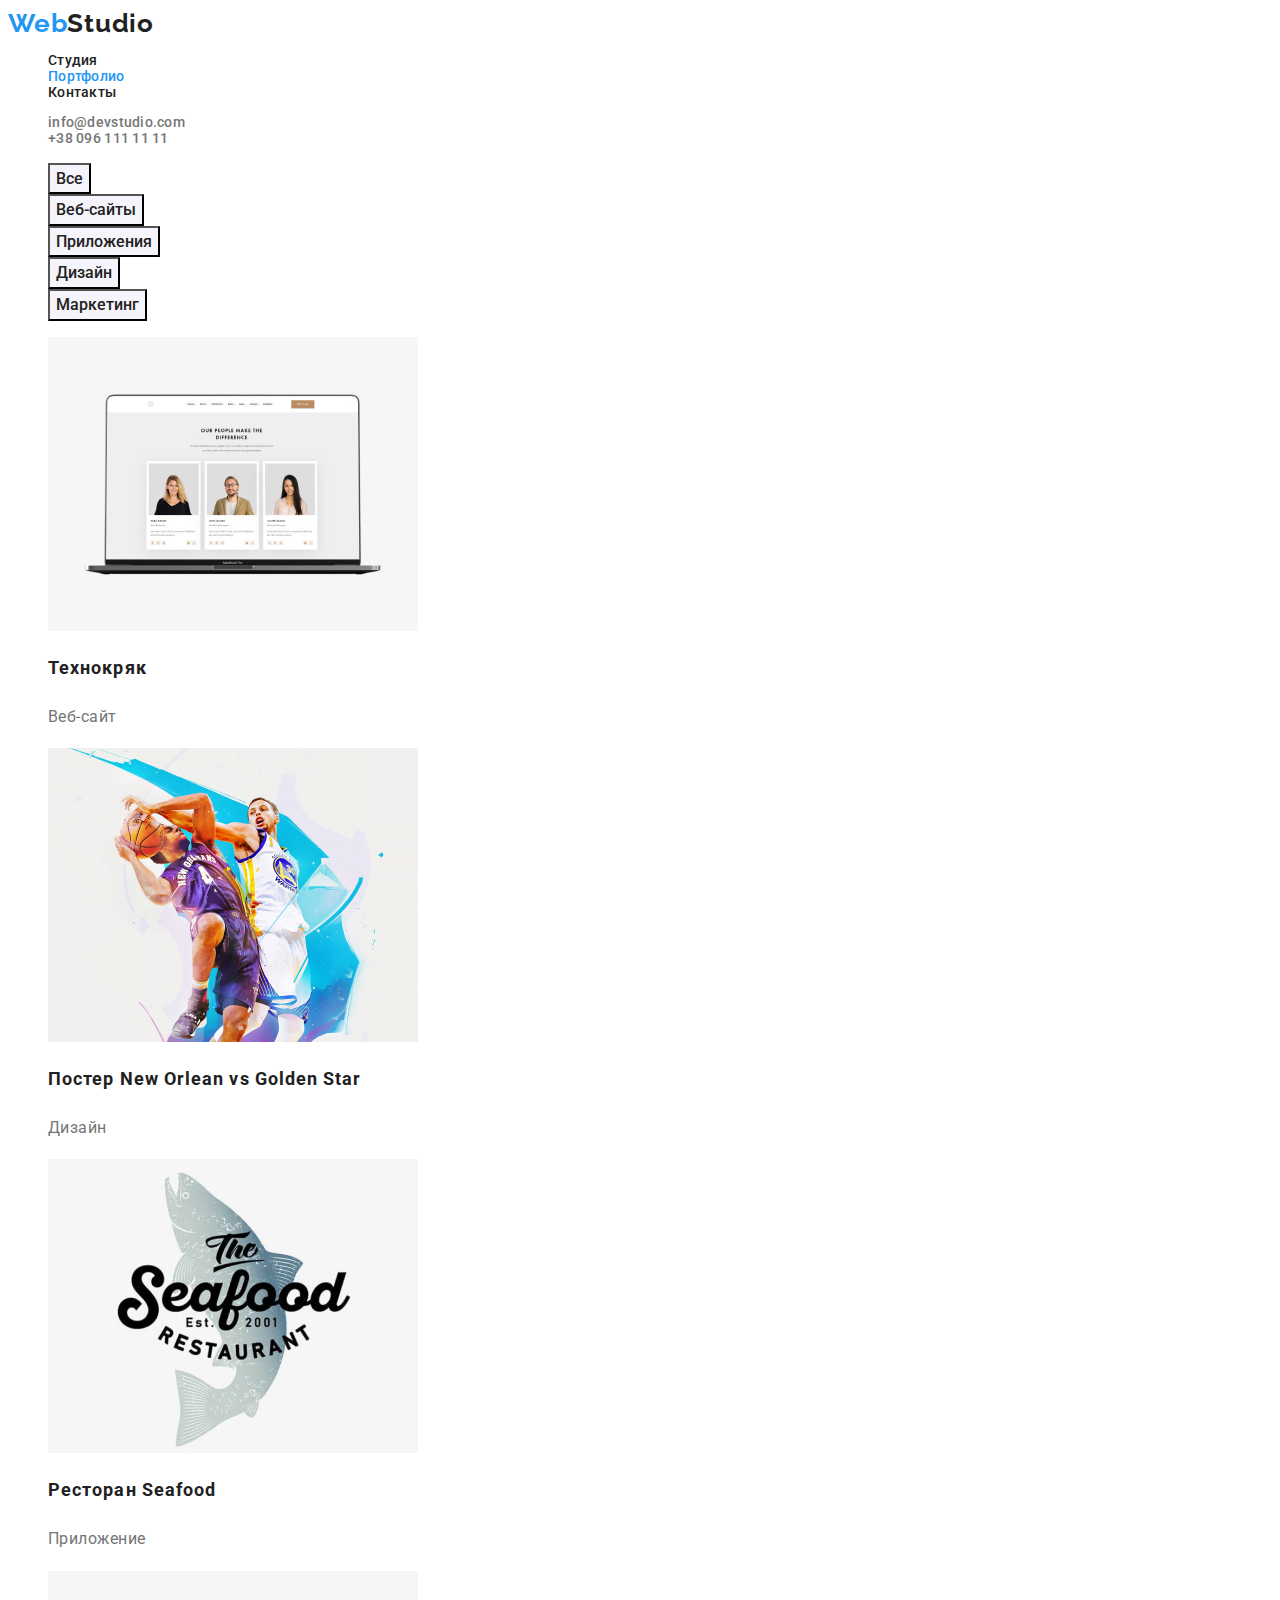
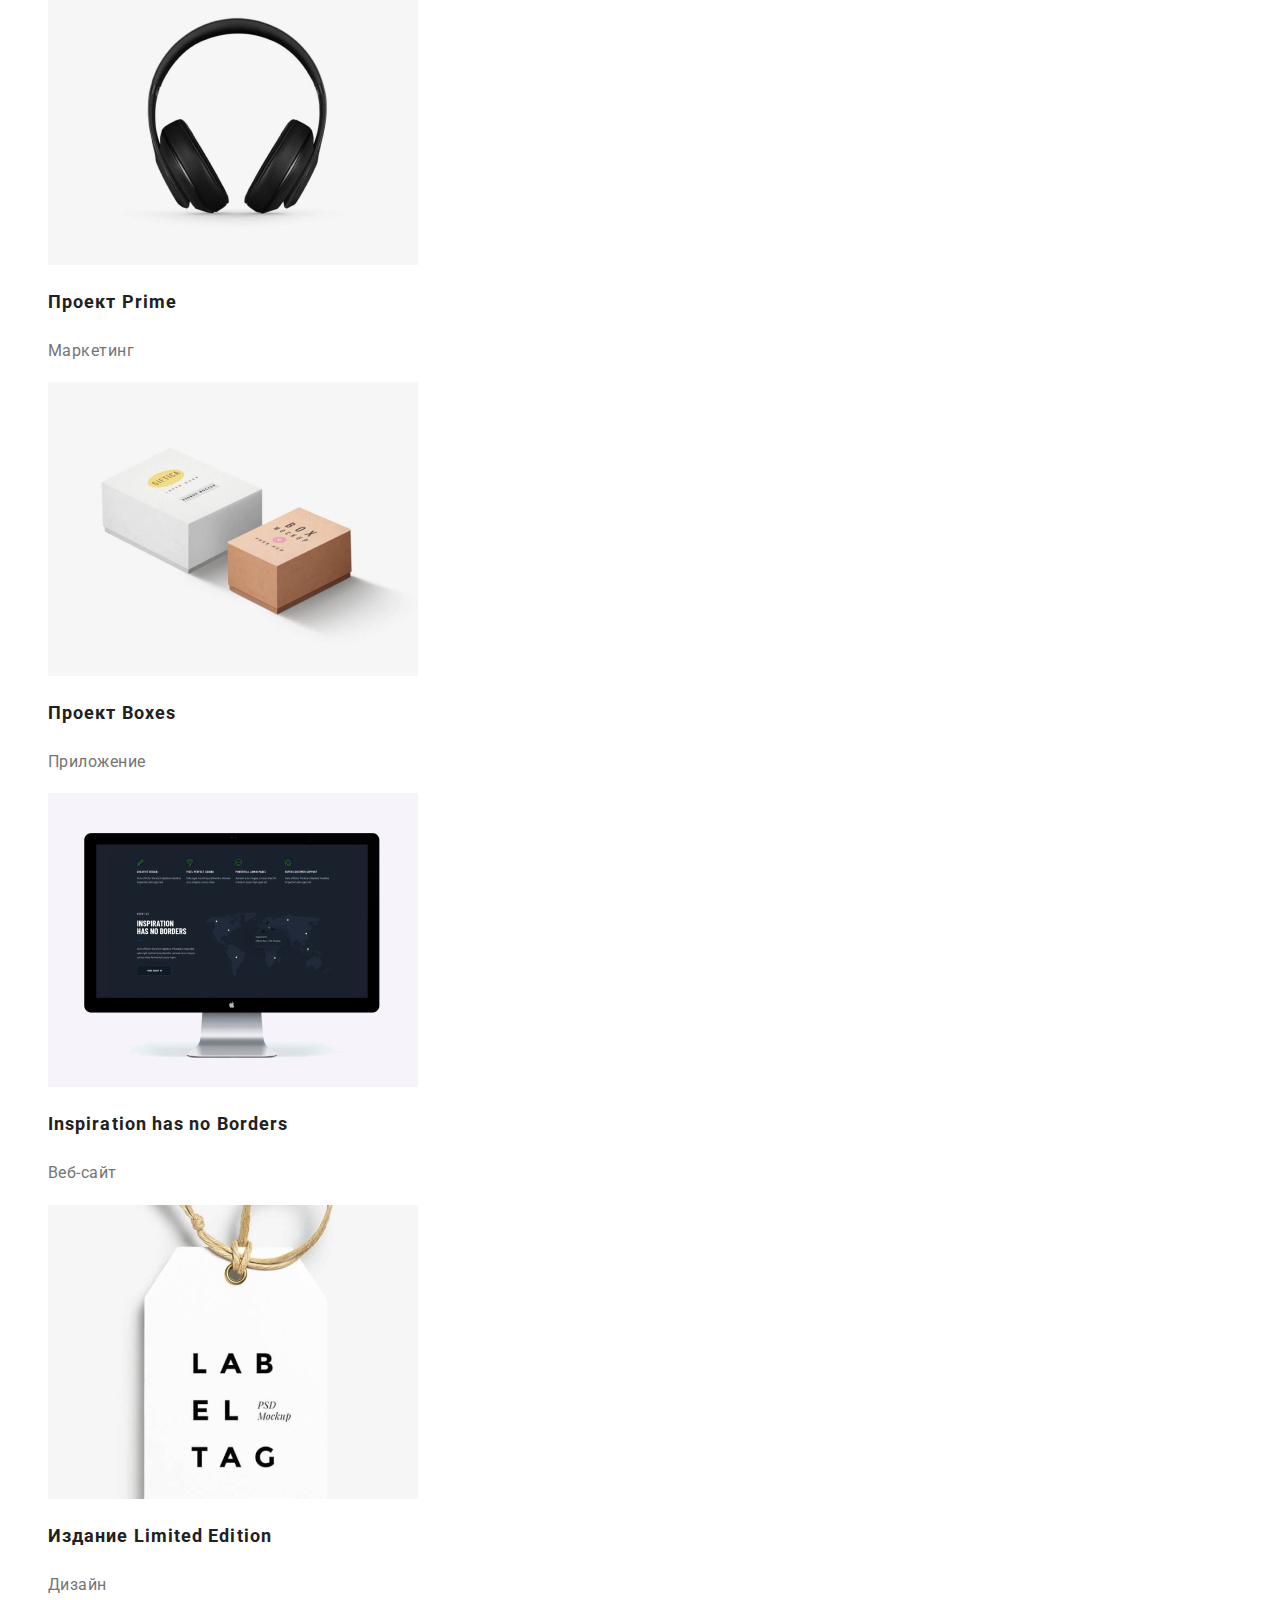
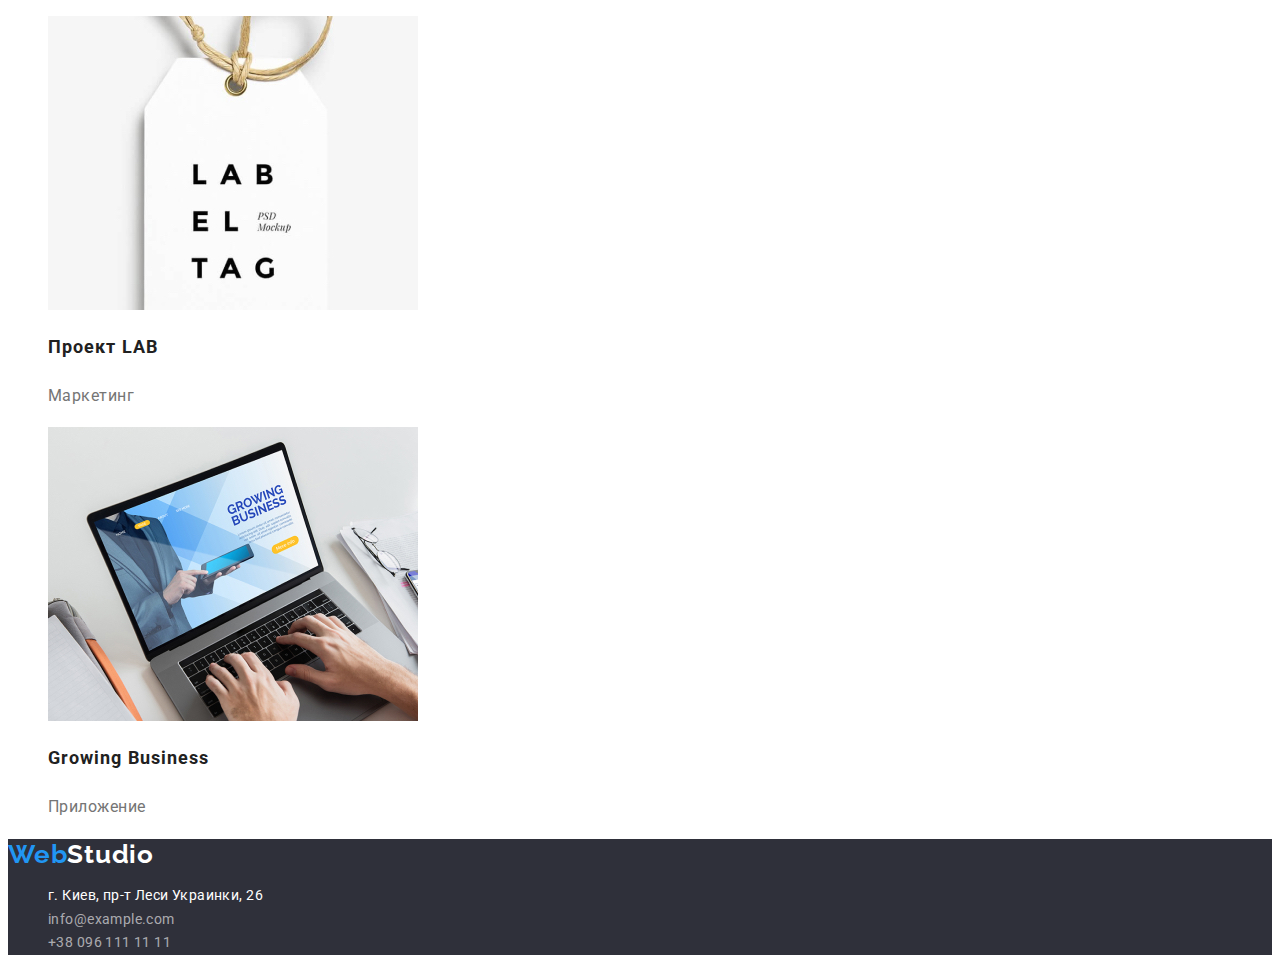
==== portfolio.html @ f53d7c8d "Initial commit" ====
<!DOCTYPE html>
<html lang="ru">
  <head>
    <meta charset="UTF-8" />
    <meta http-equiv="X-UA-Compatible" content="IE=edge" />
    <meta name="viewport" content="width=device-width, initial-scale=1.0" />
    <title>Портфолио</title>
    <link rel="preconnect" href="https://fonts.googleapis.com" />
    <link rel="preconnect" href="https://fonts.gstatic.com" crossorigin />
    <link
      href="https://fonts.googleapis.com/css2?family=Raleway:wght@700&family=Roboto:wght@400;500;700;900&display=swap"
      rel="stylesheet"
    />
    <link rel="stylesheet" href="./css/style.css" />
  </head>
  <body>
    <!--верхняя линия-->
    <header class="page-header">
      <nav class="site-nav">
        <a href="./index.html" class="logo"
          ><span class="accent"> Web</span>Studio</a
        >
        <ul class="site-nav list">
          <li><a href="./index.html" class="nav-link">Студия</a></li>
          <li>
            <a href="portfolio.html" class="nav-link current">Портфолио</a>
          </li>
          <li><a href="" class="nav-link">Контакты</a></li>
        </ul>
      </nav>
      <ul class="header-contacts list">
        <li>
          <a href="mailto:info@devstudio.com" class="header-contact"
            >info@devstudio.com</a
          >
        </li>
        <li>
          <a href="tel:+380961111111" class="header-contact"
            >+38 096 111 11 11</a
          >
        </li>
      </ul>
    </header>
    <main class="main-porfolio">
      <!-- filters -->
      <section class="galery">
        <!-- filters in portfolio -->
        <!-- скрыть н1 -->
        <h1 class="hide-it">Кнопки</h1>
        <ul class="button list">
          <li><button type="button" class="btn-filter">Все</button></li>
          <li><button type="button" class="btn-filter">Веб-сайты</button></li>
          <li><button type="button" class="btn-filter">Приложения</button></li>
          <li><button type="button" class="btn-filter">Дизайн</button></li>
          <li><button type="button" class="btn-filter">Маркетинг</button></li>
        </ul>

        <ul class="portfolio list">
          <li>
            <a href="" class="portfolio-link">
              <img
                src="./images/portfolio/laptop.jpg"
                alt="Люди на экране лэп-топа"
                width="370"
              />
              <h2 class="projects">Технокряк</h3>
              <p class="category">Веб-сайт</p></a
            >
          </li>
          <li>
            <a href="">
              <img
                src="./images/portfolio/poster.jpg"
                alt="Постер на котором баскетболисты борятся за мяч"
                width="370"
              />
              <h2 class="projects">Постер New Orlean vs Golden Star</h3>
              <p class="category">Дизайн</p></a
            >
          </li>
          <li>
            <a href="">
              <img
                src="./images/portfolio/seafood.jpg"
                alt="Афиша приложения ресторана"
                width="370"
              />
              <h2 class="projects">Ресторан Seafood</h3>
              <p class="category">Приложение</p></a
            >
          </li>
          <li>
            <a href="">
              <img
                src="./images/portfolio/headphones.jpg"
                alt="Черные наушники"
                width="370"
              />
              <h2 class="projects">Проект Prime</h3>
              <p class="category">Маркетинг</p></a
            >
          </li>
          <li>
            <a href="">
              <img
                src="./images/portfolio/boxes.jpg"
                alt="Белая коробка и коричневая коробочка"
                width="370"
              />
              <h2 class="projects">Проект Boxes</h3>
              <p class="category">Приложение</p></a
            >
          </li>
          <li>
            <a href="">
              <img
                src="./images/portfolio/mac.jpg"
                alt="Карта мира на экране"
                width="370"
              />
              <h2 class="projects">Inspiration has no Borders</h3>
              <p class="category">Веб-сайт</p></a
            >
          </li>
          <li>
            <a href="">
              <img
                src="./images/portfolio/book.jpg"
                alt="Открытая книга"
                width="370"
              />
              <h2 class="projects">Издание Limited Edition</h3>
              <p class="category">Дизайн</p></a
            >
          </li>
          <li>
            <a href="">
              <img
                src="./images/portfolio/lab.jpg"
                alt="Белая бирка на крафтовой вервке"
                width="370"
              />
              <h2 class="projects">Проект LAB</h3>
              <p class="category">Маркетинг</p></a
            >
          </li>
          <li>
            <a href="">
              <img
                src="./images/portfolio/business.jpg"
                alt="Человек с телефоном на экране ноутбука"
                width="370"
              />
              <h2 class="projects">Growing Business</h3>
              <p class="category">Приложение</p></a
            >
          </li>
        </ul>
      </section>
    </main>
    <!--подвал-->
    <footer>
      <div class="footer-contacts">
        <a href="./" class="logo-footer"
          ><span class="accent-footer"> Web</span>Studio</a
        >
        <address>
          <ul class="address list">
            <li>
              <a
                href="https://bit.ly/3pXMvUd"
                target="_blank"
                rel="noopener noreferrer"
                class="geo"
                >г. Киев, пр-т Леси Украинки, 26</a
              >
            </li>
            <li>
              <a class="footer-contact" href="mailto:info@devstudio.com"
                >info@example.com</a
              >
            </li>
            <li>
              <a href="tel:+380961111111" class="footer-contact"
                >+38 096 111 11 11</a
              >
            </li>
          </ul>
        </address>
      </div>
    </footer>
  </body>
</html>
---- css/style.css ----
/* main text black color: #212121; */
/* accent blue color: #2196F3; */
/* hero text and adress white color: #FFFFFF; */
/* other text and function grey color: #757575; */
/* footer contacts opacity color: rgba(255, 255, 255, 0.6); */
/*   font-family: "Raleway", sans-serif;
  font-family: "Roboto", sans-serif; */
:root {
  --primary-text-color: #212121;
  --accent-text-color: #2196f3;
  --description-text-color: #757575;
  --primary-bg-color: #ffffff;
  --portfolio-btn: #f5f4fa;
}

body {
  background-color: var(--primary-bg-color);
  color: var(--primary-text-color);
  font-family: "Roboto", sans-serif;
}

.list {
  list-style: none;
}

/* header */
.page-header {
  background-color: var(--primary-bg-color);
  font-weight: 500;
  font-size: 14px;
  line-height: 1.14;
  letter-spacing: 0.02em;
}

.logo {
  color: var(--primary-text-color);
  font-family: "Raleway", sans-serif;
  font-weight: 700;
  font-size: 26px;
  line-height: 1.19;
  letter-spacing: 0.03em;
}

.nav-link {
  color: var(--primary-text-color);
}

.accent {
  color: var(--accent-text-color);
}

.logo:hover,
.logo:focus {
  color: var(--accent-text-color);
}

.accent:hover,
.accent:focus {
  color: var(--primary-text-color);
}

.nav-link:hover,
.nav-link:focus {
  color: var(--accent-text-color);
}

.header-contact {
  color: var(--description-text-color);
}

.header-contact:hover,
.header-contact:focus {
  color: var(--accent-text-color);
}
.site-nav a {
  text-decoration: none;
}
.header-contact {
  text-decoration: none;
}
.current {
  color: #2196f3;
}

/* hero */
.hero.title {
  font-weight: 900;
  font-size: 44px;
  line-height: 1.36;
  letter-spacing: 0.06em;
  text-transform: uppercase;
  color: var(--primary-bg-color);
}
.hero {
  background-color: #2f303a;
}
.btn.primary {
  font-family: inherit;
  color: var(--primary-text-color);
  background-color: var(--accent-text-color);
  font-weight: 700;
  font-size: 16px;
  line-height: 1.9;
  letter-spacing: 0.06em;
  cursor: pointer;
}
.primary:hover,
.prymary:focus {
  color: var(--primary-bg-color);
}
/* letter spacing to other body */
.peculiar,
.work,
.team,
.footer-contacts {
  letter-spacing: 0.03em;
}
/* title center */
.title {
  text-align: center;
  font-weight: 700;
  font-size: 36px;
  line-height: 1.7;
}

.hero .title {
}

/* peculiar */
.hide-it {
  display: none;
}

.description {
  color: var(--description-text-color);
}
.peculiar-titles {
  font-weight: 700;
  font-size: 14px;
  line-height: 1.14;
  text-transform: uppercase;
}
.peculiar .description {
  font-size: 14px;
  line-height: 1.7;
}
/* work */

/* team */
.team {
  background-color: #f5f4fa;
}
.names {
  font-weight: 500;
  font-size: 16px;
  line-height: 1.19;
  text-align: center;
}
.function {
  color: var(--description-text-color);
  font-size: 16px;
  line-height: 1.19;
  text-align: center;
}

/* footer */
footer {
  background-color: #2f303a;
}

.accent-footer {
  color: var(--accent-text-color);
}

.logo-footer {
  color: var(--primary-bg-color);
  font-family: "Raleway", sans-serif;
  font-weight: 700;
  font-size: 26px;
  line-height: 1.19;
  letter-spacing: 0.03em;
}

.accent-footer:hover,
.accent-footer:focus {
  color: var(--primary-bg-color);
}

.logo-footer:hover,
.logo-footer:focus {
  color: var(--accent-text-color);
}

.geo {
  color: var(--primary-bg-color);
  font-size: 14px;
  line-height: 1.17;
}

.geo:hover,
.geo:focus {
  color: var(--accent-text-color);
}

.footer-contact {
  font-size: 14px;
  line-height: 1.17;

  color: rgba(255, 255, 255, 0.6);
}

.footer-contact:hover,
.footer-contact:focus {
  color: var(--accent-text-color);
}
.footer-contacts a {
  text-decoration: none;
  font-style: normal;
}
.address.list {
  font-style: normal;
  font-weight: 400;
  font-size: 14px;
  line-height: 1.71;
  letter-spacing: 0.03em;
}

/* portfolio */
/* galery */
.main-porfolio {
  letter-spacing: 0.03em;
  font-family: "Roboto", sans-serif;
}
.btn-filter {
  font-family: inherit;
  font-weight: 500;
  font-size: 16px;
  line-height: 1.6;
  text-align: center;
  color: var(--primary-text-color);
  background-color: var(--portfolio-btn);
  cursor: pointer;
}
.btn-filter:hover,
.btn-filter:focus {
  color: var(--primary-bg-color);
  background-color: var(--accent-text-color);
}

.portfolio.list p {
  font-weight: 400;
  font-size: 16px;
  line-height: 1.9;
  color: var(--description-text-color);
}
.projects {
  font-weight: 700;
  font-size: 18px;
  line-height: 2;
  letter-spacing: 0.06em;
  color: var(--primary-text-color);
}
.galery a {
  text-decoration: none;
}
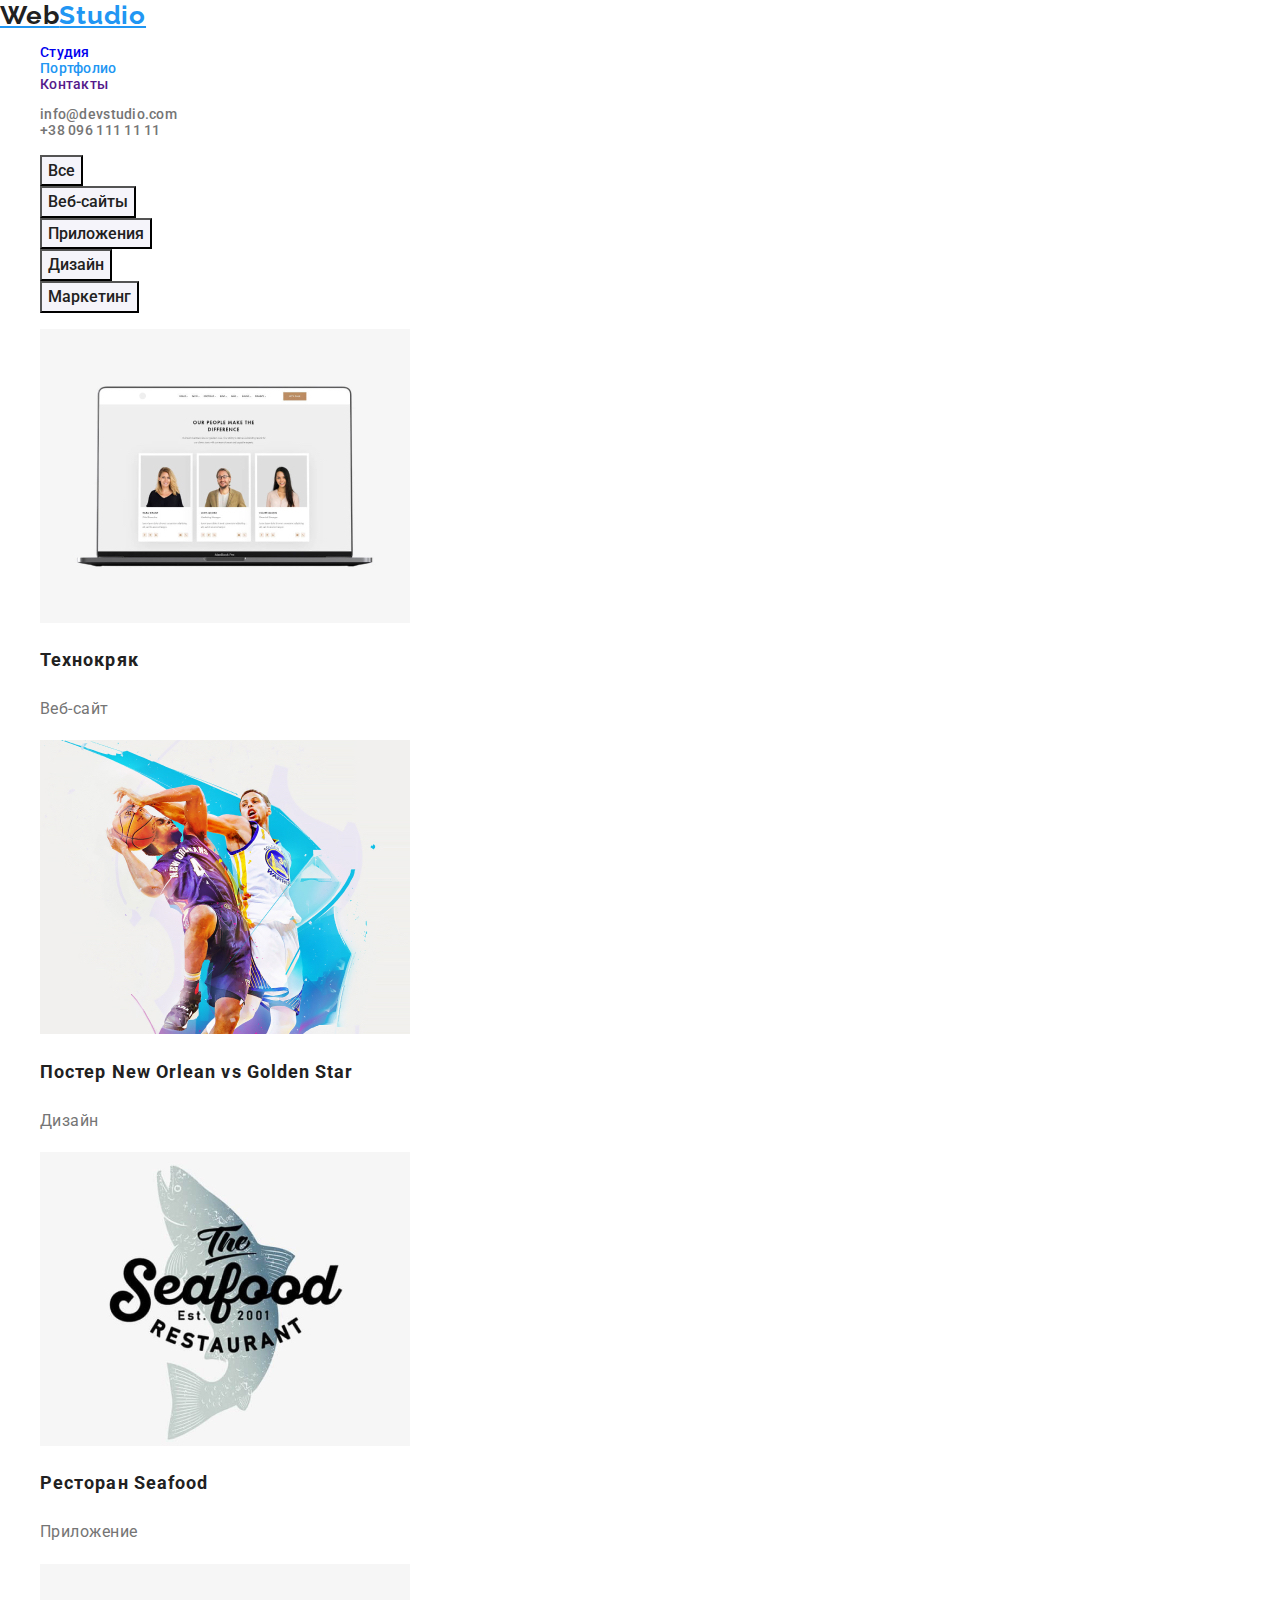
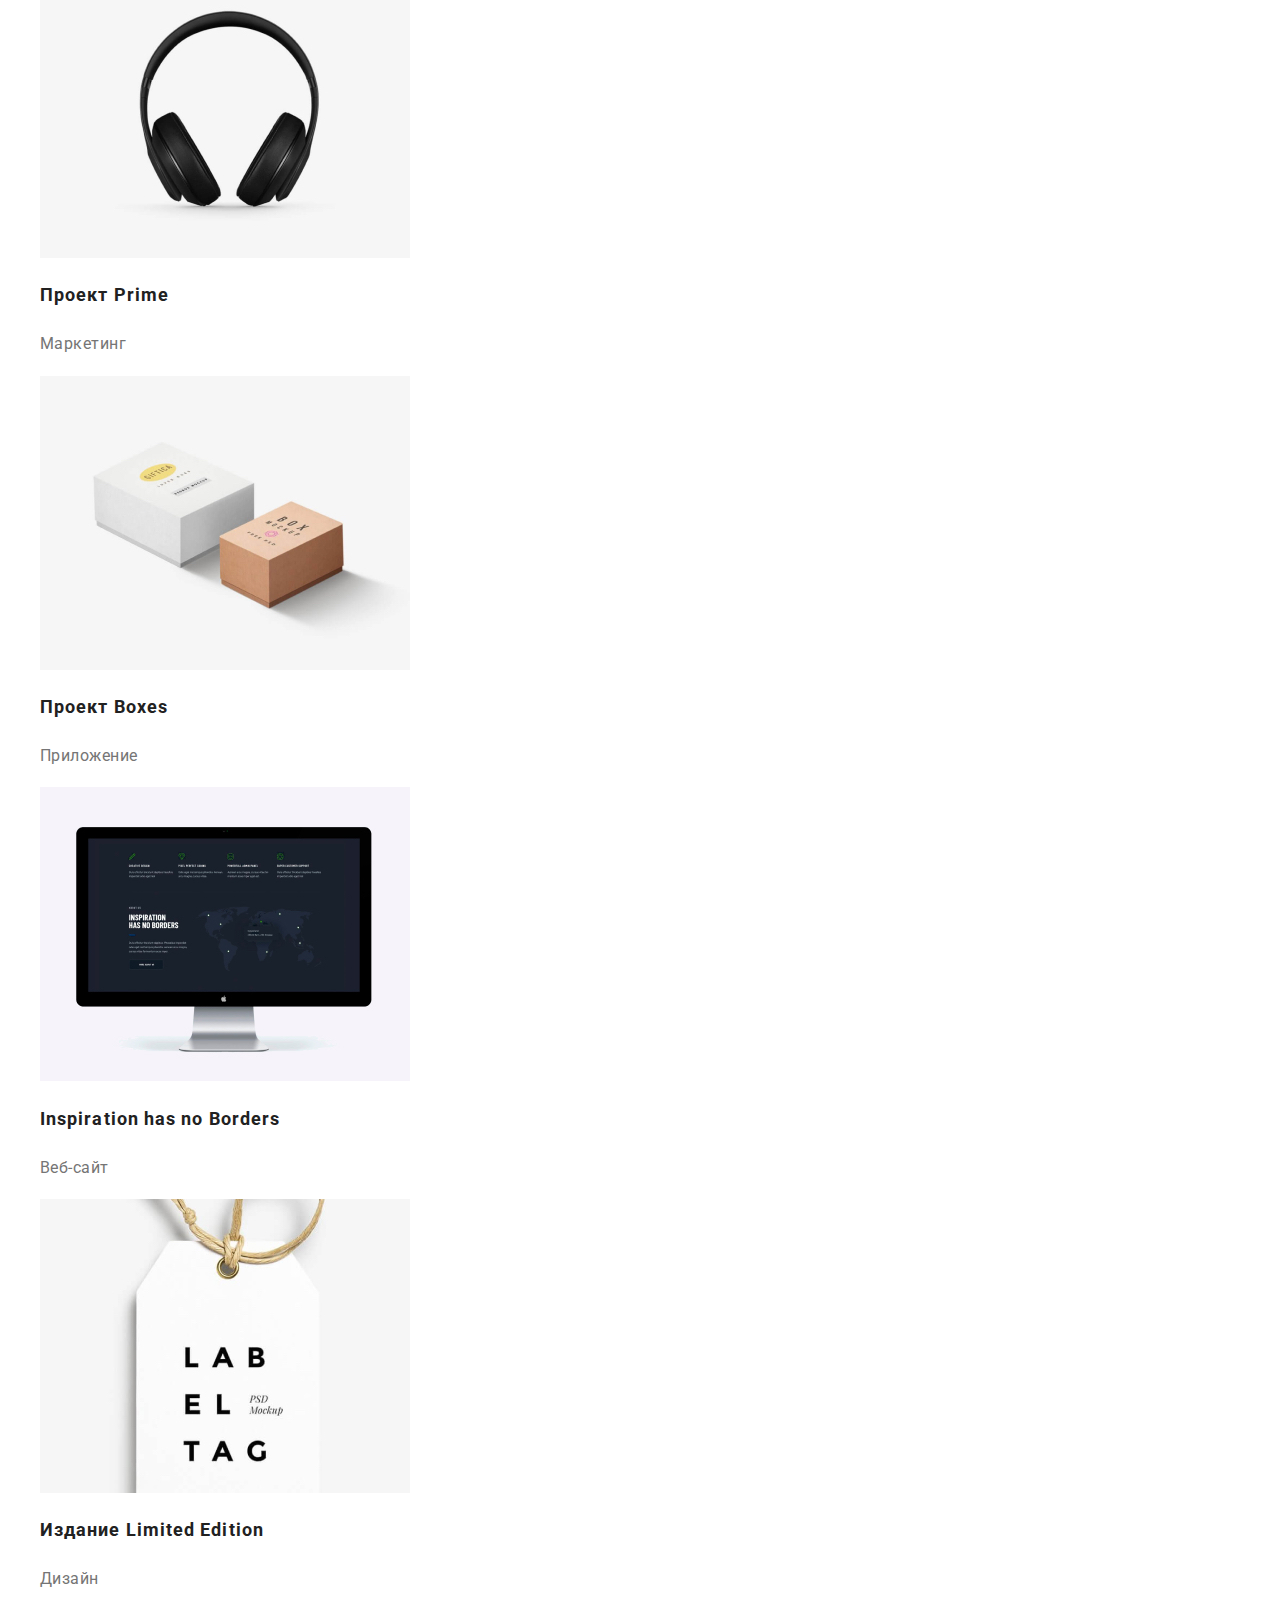
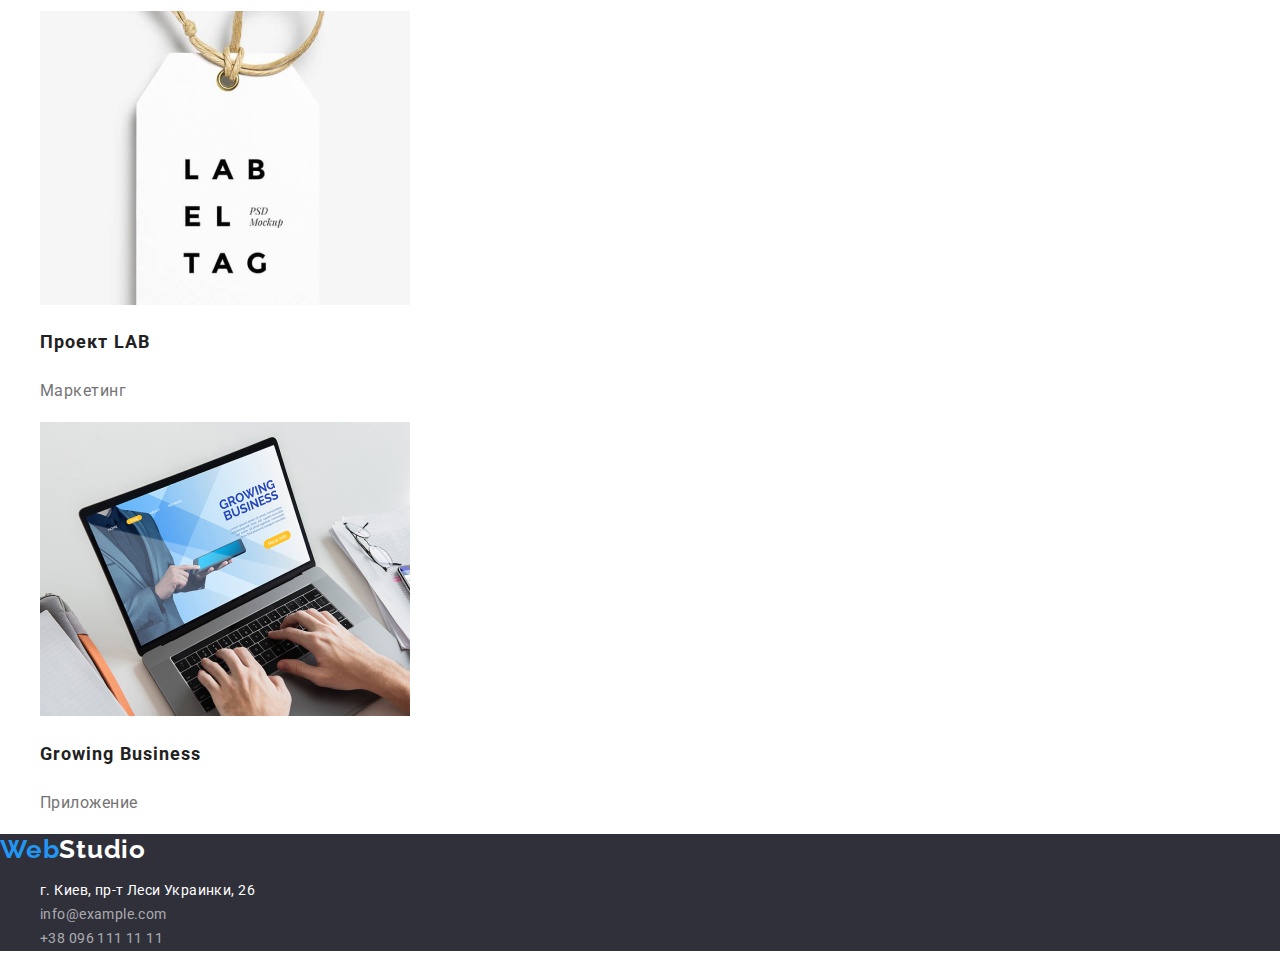
==== commit b7377e2d: "add classes to li and fix header" ====
--- a/portfolio.html
+++ b/portfolio.html
@@ -11,156 +11,186 @@
       href="https://fonts.googleapis.com/css2?family=Raleway:wght@700&family=Roboto:wght@400;500;700;900&display=swap"
       rel="stylesheet"
     />
+    <link
+      rel="stylesheet"
+      href="https://cdnjs.cloudflare.com/ajax/libs/modern-normalize/1.1.0/modern-normalize.css"
+    />
     <link rel="stylesheet" href="./css/style.css" />
   </head>
   <body>
     <!--верхняя линия-->
     <header class="page-header">
-      <nav class="site-nav">
-        <a href="./index.html" class="logo"
-          ><span class="accent"> Web</span>Studio</a
-        >
-        <ul class="site-nav list">
-          <li><a href="./index.html" class="nav-link">Студия</a></li>
-          <li>
-            <a href="portfolio.html" class="nav-link current">Портфолио</a>
+      <div class="main-nav container">
+        <nav class="navi">
+          <a href="./index.html" class="logo nav-link"
+            ><span class="accent"> Web</span>Studio</a
+          >
+          <ul class="site-nav list">
+            <li class="item">
+              <a href="./index.html" class="link">Студия</a>
+            </li>
+            <li class="item">
+              <a href="portfolio.html" class="link current">Портфолио</a>
+            </li>
+            <li class="item">
+              <a href="" class="link">Контакты</a>
+            </li>
+          </ul>
+        </nav>
+        <ul class="header-contacts list">
+          <li class="item">
+            <a href="mailto:info@devstudio.com" class="header-contact"
+              >info@devstudio.com</a
+            >
           </li>
-          <li><a href="" class="nav-link">Контакты</a></li>
+          <li class="item">
+            <a href="tel:+380961111111" class="header-contact"
+              >+38 096 111 11 11</a
+            >
+          </li>
         </ul>
-      </nav>
-      <ul class="header-contacts list">
-        <li>
-          <a href="mailto:info@devstudio.com" class="header-contact"
-            >info@devstudio.com</a
-          >
-        </li>
-        <li>
-          <a href="tel:+380961111111" class="header-contact"
-            >+38 096 111 11 11</a
-          >
-        </li>
-      </ul>
+      </div>
     </header>
-    <main class="main-porfolio">
+    <main class="main-porfolio section">
       <!-- filters -->
       <section class="galery">
         <!-- filters in portfolio -->
         <!-- скрыть н1 -->
-        <h1 class="hide-it">Кнопки</h1>
-        <ul class="button list">
-          <li><button type="button" class="btn-filter">Все</button></li>
-          <li><button type="button" class="btn-filter">Веб-сайты</button></li>
-          <li><button type="button" class="btn-filter">Приложения</button></li>
-          <li><button type="button" class="btn-filter">Дизайн</button></li>
-          <li><button type="button" class="btn-filter">Маркетинг</button></li>
-        </ul>
+        <div class="container">
+          <h1 class="hide-it">Кнопки</h1>
+          <ul class="button list">
+            <li class="btn-item">
+              <button type="button" class="btn-filter">Все</button>
+            </li>
+            <li class="btn-item">
+              <button type="button" class="btn-filter">Веб-сайты</button>
+            </li>
+            <li class="btn-item">
+              <button type="button" class="btn-filter">Приложения</button>
+            </li>
+            <li class="btn-item">
+              <button type="button" class="btn-filter">Дизайн</button>
+            </li>
+            <li class="btn-item">
+              <button type="button" class="btn-filter">Маркетинг</button>
+            </li>
+          </ul>
 
-        <ul class="portfolio list">
-          <li>
-            <a href="" class="portfolio-link">
-              <img
-                src="./images/portfolio/laptop.jpg"
-                alt="Люди на экране лэп-топа"
-                width="370"
-              />
-              <h2 class="projects">Технокряк</h3>
-              <p class="category">Веб-сайт</p></a
-            >
-          </li>
-          <li>
-            <a href="">
-              <img
-                src="./images/portfolio/poster.jpg"
-                alt="Постер на котором баскетболисты борятся за мяч"
-                width="370"
-              />
-              <h2 class="projects">Постер New Orlean vs Golden Star</h3>
-              <p class="category">Дизайн</p></a
-            >
-          </li>
-          <li>
-            <a href="">
-              <img
-                src="./images/portfolio/seafood.jpg"
-                alt="Афиша приложения ресторана"
-                width="370"
-              />
-              <h2 class="projects">Ресторан Seafood</h3>
-              <p class="category">Приложение</p></a
-            >
-          </li>
-          <li>
-            <a href="">
-              <img
-                src="./images/portfolio/headphones.jpg"
-                alt="Черные наушники"
-                width="370"
-              />
-              <h2 class="projects">Проект Prime</h3>
-              <p class="category">Маркетинг</p></a
-            >
-          </li>
-          <li>
-            <a href="">
-              <img
-                src="./images/portfolio/boxes.jpg"
-                alt="Белая коробка и коричневая коробочка"
-                width="370"
-              />
-              <h2 class="projects">Проект Boxes</h3>
-              <p class="category">Приложение</p></a
-            >
-          </li>
-          <li>
-            <a href="">
-              <img
-                src="./images/portfolio/mac.jpg"
-                alt="Карта мира на экране"
-                width="370"
-              />
-              <h2 class="projects">Inspiration has no Borders</h3>
-              <p class="category">Веб-сайт</p></a
-            >
-          </li>
-          <li>
-            <a href="">
-              <img
-                src="./images/portfolio/book.jpg"
-                alt="Открытая книга"
-                width="370"
-              />
-              <h2 class="projects">Издание Limited Edition</h3>
-              <p class="category">Дизайн</p></a
-            >
-          </li>
-          <li>
-            <a href="">
-              <img
-                src="./images/portfolio/lab.jpg"
-                alt="Белая бирка на крафтовой вервке"
-                width="370"
-              />
-              <h2 class="projects">Проект LAB</h3>
-              <p class="category">Маркетинг</p></a
-            >
-          </li>
-          <li>
-            <a href="">
-              <img
-                src="./images/portfolio/business.jpg"
-                alt="Человек с телефоном на экране ноутбука"
-                width="370"
-              />
-              <h2 class="projects">Growing Business</h3>
-              <p class="category">Приложение</p></a
-            >
-          </li>
-        </ul>
+          <ul class="portfolio list">
+            <li class="portfolio-item">
+              <a href="" class="portfolio-link">
+                <img
+                  src="./images/portfolio/laptop.jpg"
+                  alt="Люди на экране лэп-топа"
+                  width="370"
+                />
+                <h2 class="projects">Технокряк</h2>
+                <p class="category">Веб-сайт</p></a
+              >
+            </li>
+            <li class="portfolio-item">
+              <a href="">
+                <img
+                  src="./images/portfolio/poster.jpg"
+                  alt="Постер на котором баскетболисты борятся за мяч"
+                  width="370"
+                  class="portfolio-img"
+                />
+                <h2 class="projects">Постер New Orlean vs Golden Star</h2>
+                <p class="category">Дизайн</p></a
+              >
+            </li>
+            <li class="portfolio-item">
+              <a href="">
+                <img
+                  src="./images/portfolio/seafood.jpg"
+                  alt="Афиша приложения ресторана"
+                  width="370"
+                  class="portfolio-img"
+                />
+                <h2 class="projects">Ресторан Seafood</h2>
+                <p class="category">Приложение</p></a
+              >
+            </li>
+            <li class="portfolio-item">
+              <a href="">
+                <img
+                  src="./images/portfolio/headphones.jpg"
+                  alt="Черные наушники"
+                  width="370"
+                  class="portfolio-img"
+                />
+                <h2 class="projects">Проект Prime</h2>
+                <p class="category">Маркетинг</p></a
+              >
+            </li>
+            <li class="portfolio-item">
+              <a href="">
+                <img
+                  src="./images/portfolio/boxes.jpg"
+                  alt="Белая коробка и коричневая коробочка"
+                  width="370"
+                  class="portfolio-img"
+                />
+                <h2 class="projects">Проект Boxes</h2>
+                <p class="category">Приложение</p></a
+              >
+            </li>
+            <li class="portfolio-item">
+              <a href="">
+                <img
+                  src="./images/portfolio/mac.jpg"
+                  alt="Карта мира на экране"
+                  width="370"
+                  class="portfolio-img"
+                />
+                <h2 class="projects">Inspiration has no Borders</h2>
+                <p class="category">Веб-сайт</p></a
+              >
+            </li>
+            <li class="portfolio-item">
+              <a href="">
+                <img
+                  src="./images/portfolio/book.jpg"
+                  alt="Открытая книга"
+                  width="370"
+                  class="portfolio-img"
+                />
+                <h2 class="projects">Издание Limited Edition</h2>
+                <p class="category">Дизайн</p></a
+              >
+            </li>
+            <li class="portfolio-item">
+              <a href="">
+                <img
+                  src="./images/portfolio/lab.jpg"
+                  alt="Белая бирка на крафтовой вервке"
+                  width="370"
+                  class="portfolio-img"
+                />
+                <h2 class="projects">Проект LAB</h2>
+                <p class="category">Маркетинг</p></a
+              >
+            </li>
+            <li class="portfolio-item">
+              <a href="">
+                <img
+                  src="./images/portfolio/business.jpg"
+                  alt="Человек с телефоном на экране ноутбука"
+                  width="370"
+                  class="portfolio-img"
+                />
+                <h2 class="projects">Growing Business</h2>
+                <p class="category">Приложение</p></a
+              >
+            </li>
+          </ul>
+        </div>
       </section>
     </main>
     <!--подвал-->
     <footer>
-      <div class="footer-contacts">
+      <div class="footer-contacts container">
         <a href="./" class="logo-footer"
           ><span class="accent-footer"> Web</span>Studio</a
         >
--- a/css/style.css
+++ b/css/style.css
@@ -96,7 +96,7 @@
 }
 .btn.primary {
   font-family: inherit;
-  color: var(--primary-text-color);
+  color: var(--primary-bg-color);
   background-color: var(--accent-text-color);
   font-weight: 700;
   font-size: 16px;
@@ -106,6 +106,7 @@
 }
 .primary:hover,
 .prymary:focus {
+  background-color: #188ce8;
   color: var(--primary-bg-color);
 }
 /* letter spacing to other body */
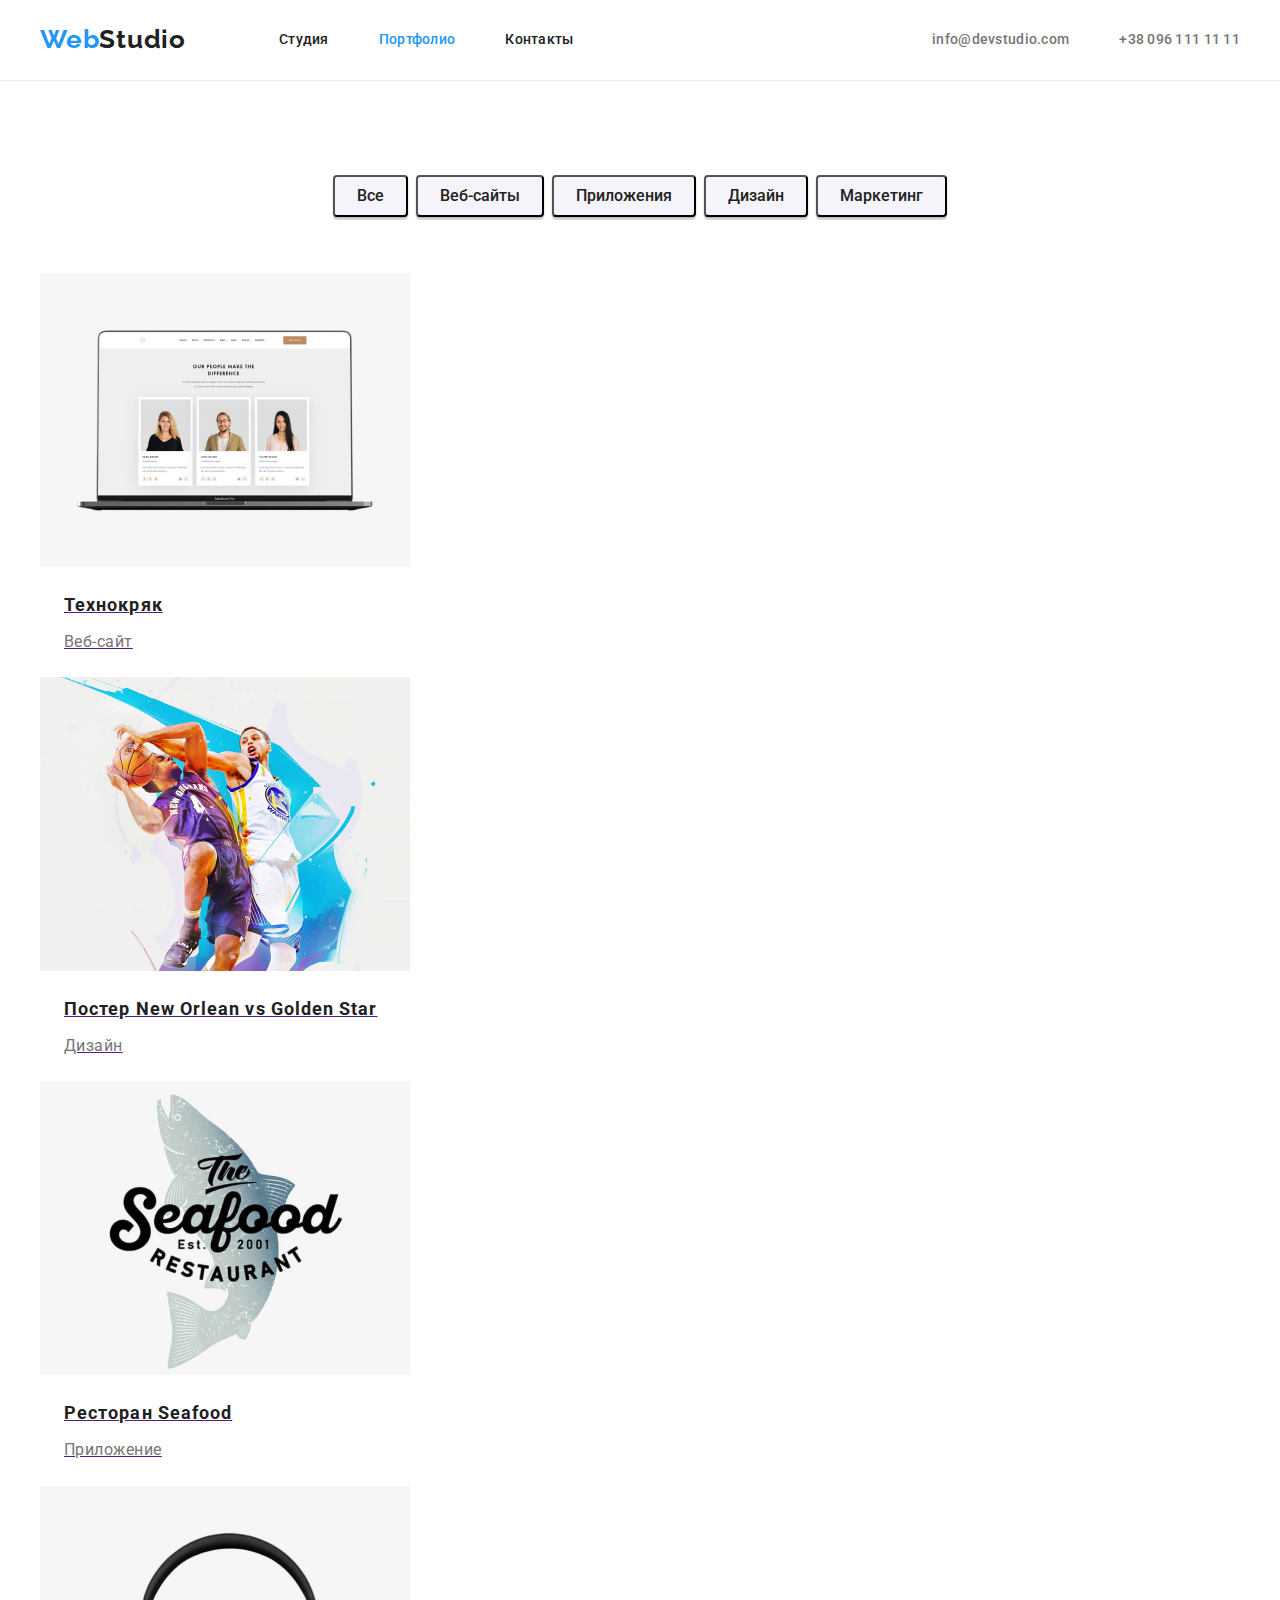
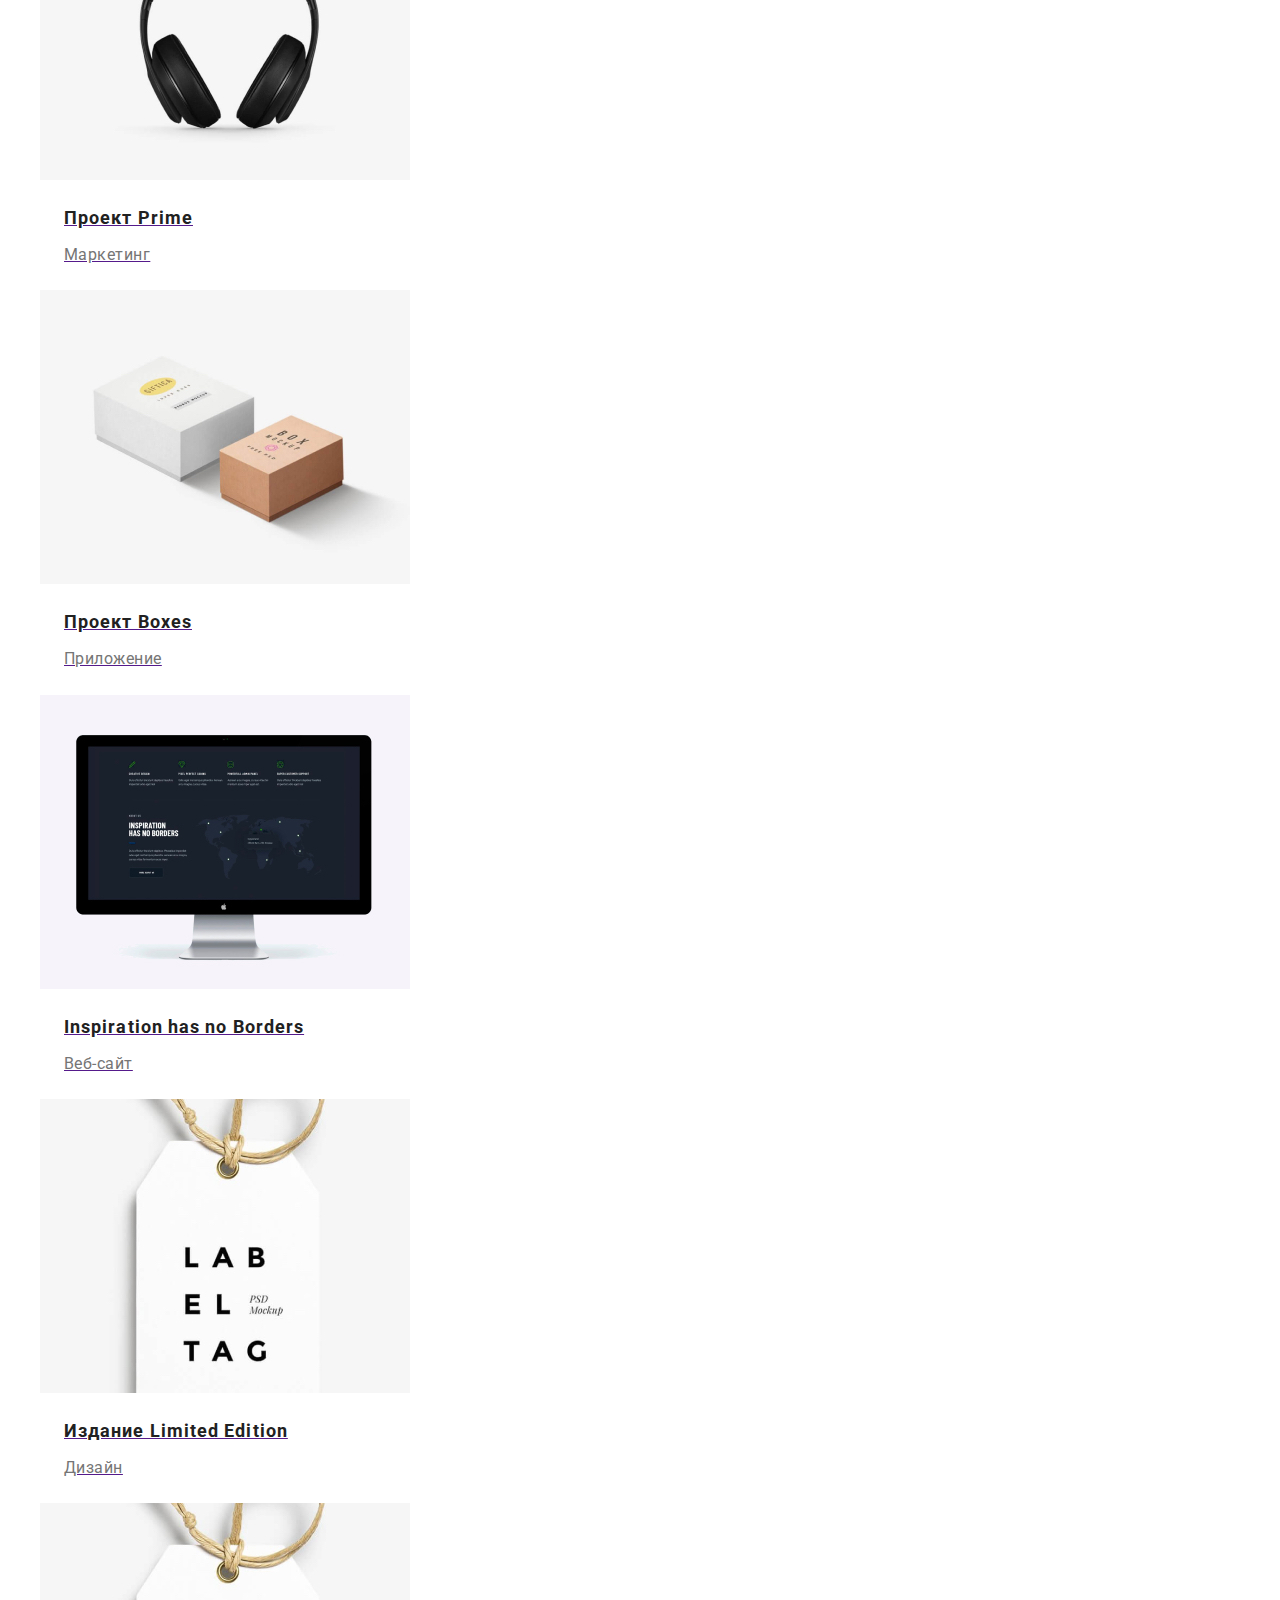
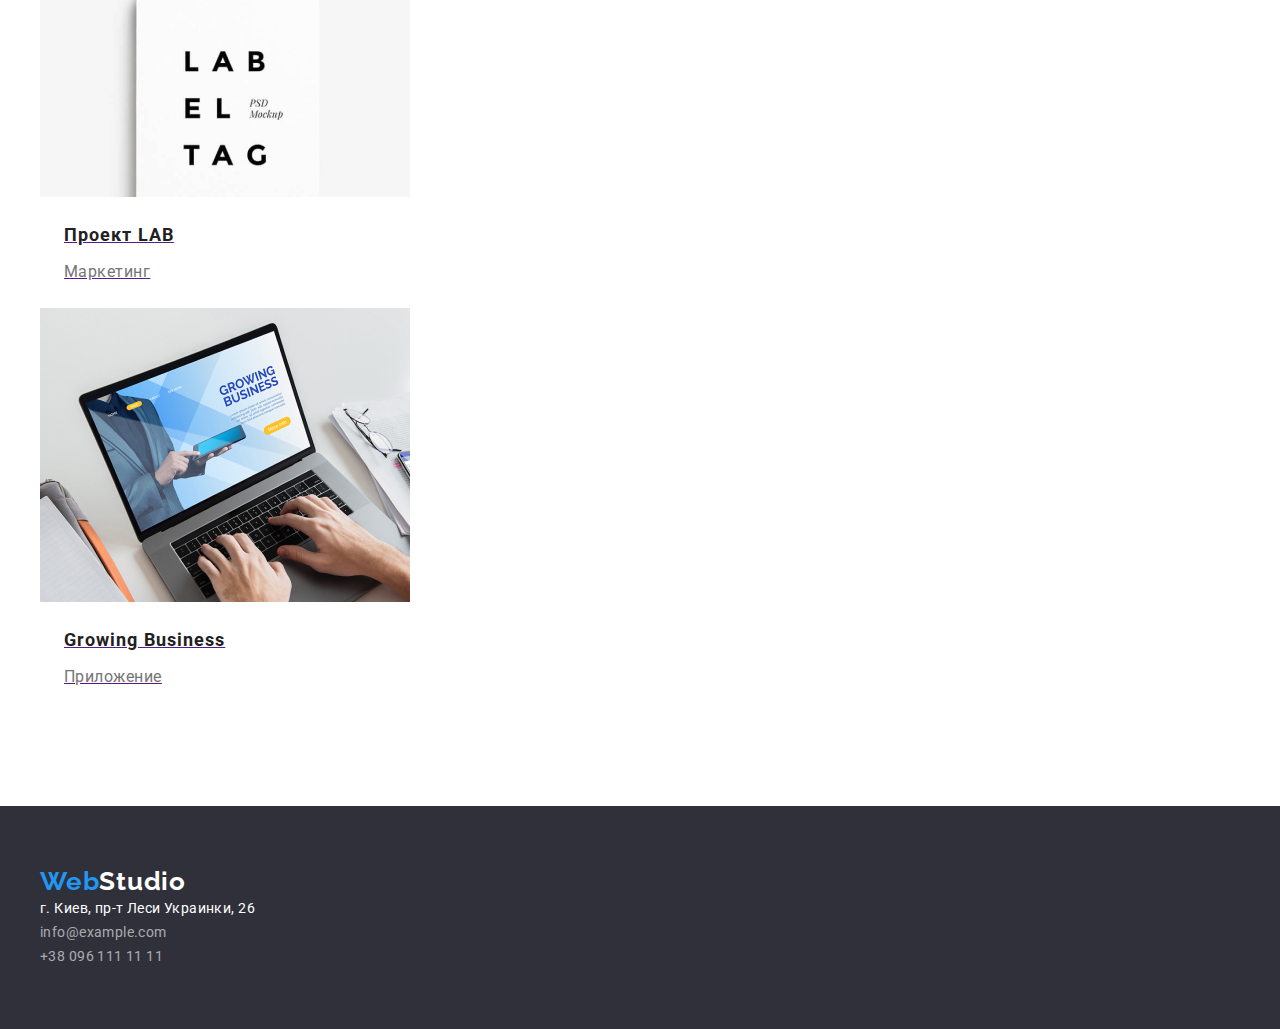
==== commit 5c40fa48: "finish mapping portfolio" ====
--- a/portfolio.html
+++ b/portfolio.html
@@ -53,139 +53,157 @@
     </header>
     <main class="main-porfolio section">
       <!-- filters -->
-      <section class="galery">
+      <section class="container">
         <!-- filters in portfolio -->
+
         <!-- скрыть н1 -->
-        <div class="container">
-          <h1 class="hide-it">Кнопки</h1>
-          <ul class="button list">
-            <li class="btn-item">
-              <button type="button" class="btn-filter">Все</button>
-            </li>
-            <li class="btn-item">
-              <button type="button" class="btn-filter">Веб-сайты</button>
-            </li>
-            <li class="btn-item">
-              <button type="button" class="btn-filter">Приложения</button>
-            </li>
-            <li class="btn-item">
-              <button type="button" class="btn-filter">Дизайн</button>
-            </li>
-            <li class="btn-item">
-              <button type="button" class="btn-filter">Маркетинг</button>
-            </li>
-          </ul>
+        <h1 class="hide-it">Кнопки</h1>
+        <ul class="button list">
+          <li class="btn-item">
+            <button type="button" class="btn-filter">Все</button>
+          </li>
+          <li class="btn-item">
+            <button type="button" class="btn-filter">Веб-сайты</button>
+          </li>
+          <li class="btn-item">
+            <button type="button" class="btn-filter">Приложения</button>
+          </li>
+          <li class="btn-item">
+            <button type="button" class="btn-filter">Дизайн</button>
+          </li>
+          <li class="btn-item">
+            <button type="button" class="btn-filter">Маркетинг</button>
+          </li>
+        </ul>
 
-          <ul class="portfolio list">
-            <li class="portfolio-item">
-              <a href="" class="portfolio-link">
-                <img
-                  src="./images/portfolio/laptop.jpg"
-                  alt="Люди на экране лэп-топа"
-                  width="370"
-                />
+        <ul class="portfolio list">
+          <li class="portfolio-item">
+            <a href="" class="portfolio-link">
+              <img
+                src="./images/portfolio/laptop.jpg"
+                alt="Люди на экране лэп-топа"
+                width="370"
+                class="portfolio-img"
+              />
+              <div class="portfolio-border">
                 <h2 class="projects">Технокряк</h2>
-                <p class="category">Веб-сайт</p></a
-              >
-            </li>
-            <li class="portfolio-item">
-              <a href="">
-                <img
-                  src="./images/portfolio/poster.jpg"
-                  alt="Постер на котором баскетболисты борятся за мяч"
-                  width="370"
-                  class="portfolio-img"
-                />
+                <p class="category">Веб-сайт</p>
+              </div>
+            </a>
+          </li>
+          <li class="portfolio-item">
+            <a href="">
+              <img
+                src="./images/portfolio/poster.jpg"
+                alt="Постер на котором баскетболисты борятся за мяч"
+                width="370"
+                class="portfolio-img"
+              />
+              <div class="portfolio-border">
                 <h2 class="projects">Постер New Orlean vs Golden Star</h2>
-                <p class="category">Дизайн</p></a
-              >
-            </li>
-            <li class="portfolio-item">
-              <a href="">
-                <img
-                  src="./images/portfolio/seafood.jpg"
-                  alt="Афиша приложения ресторана"
-                  width="370"
-                  class="portfolio-img"
-                />
+                <p class="category">Дизайн</p>
+              </div>
+            </a>
+          </li>
+          <li class="portfolio-item">
+            <a href="">
+              <img
+                src="./images/portfolio/seafood.jpg"
+                alt="Афиша приложения ресторана"
+                width="370"
+                class="portfolio-img"
+              />
+              <div class="portfolio-border">
                 <h2 class="projects">Ресторан Seafood</h2>
-                <p class="category">Приложение</p></a
-              >
-            </li>
-            <li class="portfolio-item">
-              <a href="">
-                <img
-                  src="./images/portfolio/headphones.jpg"
-                  alt="Черные наушники"
-                  width="370"
-                  class="portfolio-img"
-                />
+                <p class="category">Приложение</p>
+              </div>
+            </a>
+          </li>
+          <li class="portfolio-item">
+            <a href="">
+              <img
+                src="./images/portfolio/headphones.jpg"
+                alt="Черные наушники"
+                width="370"
+                class="portfolio-img"
+              />
+              <div class="portfolio-border">
                 <h2 class="projects">Проект Prime</h2>
-                <p class="category">Маркетинг</p></a
-              >
-            </li>
-            <li class="portfolio-item">
-              <a href="">
-                <img
-                  src="./images/portfolio/boxes.jpg"
-                  alt="Белая коробка и коричневая коробочка"
-                  width="370"
-                  class="portfolio-img"
-                />
+                <p class="category">Маркетинг</p>
+              </div>
+            </a>
+          </li>
+          <li class="portfolio-item">
+            <a href="">
+              <img
+                src="./images/portfolio/boxes.jpg"
+                alt="Белая коробка и коричневая коробочка"
+                width="370"
+                class="portfolio-img"
+              />
+              <div class="portfolio-border">
                 <h2 class="projects">Проект Boxes</h2>
-                <p class="category">Приложение</p></a
-              >
-            </li>
-            <li class="portfolio-item">
-              <a href="">
-                <img
-                  src="./images/portfolio/mac.jpg"
-                  alt="Карта мира на экране"
-                  width="370"
-                  class="portfolio-img"
-                />
+                <p class="category">Приложение</p>
+              </div>
+            </a>
+          </li>
+          <li class="portfolio-item">
+            <a href="">
+              <img
+                src="./images/portfolio/mac.jpg"
+                alt="Карта мира на экране"
+                width="370"
+                class="portfolio-img"
+              />
+              <div class="portfolio-border">
                 <h2 class="projects">Inspiration has no Borders</h2>
-                <p class="category">Веб-сайт</p></a
-              >
-            </li>
-            <li class="portfolio-item">
-              <a href="">
-                <img
-                  src="./images/portfolio/book.jpg"
-                  alt="Открытая книга"
-                  width="370"
-                  class="portfolio-img"
-                />
+                <p class="category">Веб-сайт</p>
+              </div>
+            </a>
+          </li>
+          <li class="portfolio-item">
+            <a href="">
+              <img
+                src="./images/portfolio/book.jpg"
+                alt="Открытая книга"
+                width="370"
+                class="portfolio-img"
+              />
+              <div class="portfolio-border">
                 <h2 class="projects">Издание Limited Edition</h2>
-                <p class="category">Дизайн</p></a
-              >
-            </li>
-            <li class="portfolio-item">
-              <a href="">
-                <img
-                  src="./images/portfolio/lab.jpg"
-                  alt="Белая бирка на крафтовой вервке"
-                  width="370"
-                  class="portfolio-img"
-                />
+                <p class="category">Дизайн</p>
+              </div>
+            </a>
+          </li>
+          <li class="portfolio-item">
+            <a href="">
+              <img
+                src="./images/portfolio/lab.jpg"
+                alt="Белая бирка на крафтовой вервке"
+                width="370"
+                class="portfolio-img"
+              />
+              <div class="portfolio-border">
                 <h2 class="projects">Проект LAB</h2>
-                <p class="category">Маркетинг</p></a
-              >
-            </li>
-            <li class="portfolio-item">
-              <a href="">
-                <img
-                  src="./images/portfolio/business.jpg"
-                  alt="Человек с телефоном на экране ноутбука"
-                  width="370"
-                  class="portfolio-img"
-                />
+                <p class="category">Маркетинг</p>
+              </div>
+            </a>
+          </li>
+          <li class="portfolio-item">
+            <a href="">
+              <img
+                src="./images/portfolio/business.jpg"
+                alt="Человек с телефоном на экране ноутбука"
+                width="370"
+                class="portfolio-img"
+              />
+              <div class="portfolio-border">
                 <h2 class="projects">Growing Business</h2>
-                <p class="category">Приложение</p></a
-              >
-            </li>
-          </ul>
-        </div>
+                <p class="category">Приложение</p>
+              </div>
+            </a>
+          </li>
+        </ul>
       </section>
     </main>
     <!--подвал-->
--- a/css/style.css
+++ b/css/style.css
@@ -17,12 +17,31 @@
   background-color: var(--primary-bg-color);
   color: var(--primary-text-color);
   font-family: "Roboto", sans-serif;
+  margin: 0;
 }
 
 .list {
   list-style: none;
-}
-
+  margin: 0px;
+  padding: 0px;
+}
+.section {
+  padding: 94px 0 94px 0;
+}
+.container {
+  width: 1230px;
+  margin-left: auto;
+  margin-right: auto;
+  padding-right: 15px;
+  padding-left: 15px;
+}
+h1,
+h2,
+h3,
+p,
+ul {
+  margin: 0px;
+}
 /* header */
 .page-header {
   background-color: var(--primary-bg-color);
@@ -30,9 +49,11 @@
   font-size: 14px;
   line-height: 1.14;
   letter-spacing: 0.02em;
+  border-bottom: 1px solid #ececec;
 }
 
 .logo {
+  display: block;
   color: var(--primary-text-color);
   font-family: "Raleway", sans-serif;
   font-weight: 700;
@@ -41,7 +62,11 @@
   letter-spacing: 0.03em;
 }
 
-.nav-link {
+.site-nav .link {
+  display: block;
+  padding-top: 32px;
+  padding-bottom: 32px;
+
   color: var(--primary-text-color);
 }
 
@@ -59,43 +84,88 @@
   color: var(--primary-text-color);
 }
 
-.nav-link:hover,
-.nav-link:focus {
-  color: var(--accent-text-color);
+.site-nav .link:hover,
+.site-nav .link:focus {
+  color: var(--accent-text-color);
+}
+.link.current {
+  color: #2196f3;
 }
 
 .header-contact {
   color: var(--description-text-color);
+
+  text-decoration: none;
+}
+.header-contacts .header-contact {
+  display: block;
+  padding-top: 32px;
+  padding-bottom: 32px;
+}
+.header-contacts .item + .item {
+  margin-left: 50px;
 }
 
 .header-contact:hover,
 .header-contact:focus {
   color: var(--accent-text-color);
 }
-.site-nav a {
+.navi a {
   text-decoration: none;
 }
-.header-contact {
-  text-decoration: none;
-}
-.current {
-  color: #2196f3;
-}
-
+.logo.nav-link {
+  display: block;
+  padding-top: 24px;
+  padding-bottom: 25px;
+}
+
+/* 
+.site-nav .item:last-child {margin-right: 0;
+}
+
+.site-nav .item + .item {
+  margin-left: 50px;
+}*/
+
+.site-nav .item:not(:last-child) {
+  margin-right: 50px;
+}
+.site-nav.list {
+  display: flex;
+}
+.site-nav {
+  margin-left: 93px;
+}
+.header-contacts {
+  display: flex;
+  margin-left: auto;
+}
+.navi {
+  display: flex;
+}
+.main-nav {
+  display: flex;
+  align-items: center;
+}
 /* hero */
-.hero.title {
+.hero-title {
   font-weight: 900;
   font-size: 44px;
   line-height: 1.36;
   letter-spacing: 0.06em;
   text-transform: uppercase;
   color: var(--primary-bg-color);
+  padding-top: 200px;
+  margin-bottom: 30px;
 }
 .hero {
   background-color: #2f303a;
-}
+  text-align: center;
+}
+
 .btn.primary {
   font-family: inherit;
+  border-radius: 4px;
   color: var(--primary-bg-color);
   background-color: var(--accent-text-color);
   font-weight: 700;
@@ -103,6 +173,9 @@
   line-height: 1.9;
   letter-spacing: 0.06em;
   cursor: pointer;
+  padding: 10px 32px;
+  text-align: center;
+  margin-bottom: 200px;
 }
 .primary:hover,
 .prymary:focus {
@@ -116,6 +189,10 @@
 .footer-contacts {
   letter-spacing: 0.03em;
 }
+.peculiar-titles {
+  margin-bottom: 10px;
+}
+
 /* title center */
 .title {
   text-align: center;
@@ -145,8 +222,32 @@
   font-size: 14px;
   line-height: 1.7;
 }
+/* flex peculiar list */
+.peculiar.list {
+  display: flex;
+}
+/* .site-nav .item:not(:last-child) {
+  margin-right: 50px;
+} */
+.peculiar .item:not(:last-child) {
+  margin-right: 30px;
+}
 /* work */
 
+.work.section.container {
+  padding-top: 0;
+}
+/* .work-img {
+  display: block;
+} */
+.work-list.list {
+  display: flex;
+  margin-top: 50px;
+}
+
+.work-item:not(:last-child) {
+  margin-right: 30px;
+}
 /* team */
 .team {
   background-color: #f5f4fa;
@@ -156,14 +257,33 @@
   font-size: 16px;
   line-height: 1.19;
   text-align: center;
+  margin-bottom: 10px;
 }
 .function {
   color: var(--description-text-color);
   font-size: 16px;
   line-height: 1.19;
   text-align: center;
-}
-
+  margin-bottom: 30px;
+}
+
+.team-pht {
+  display: block;
+  margin-bottom: 30px;
+}
+.team-list.list {
+  display: flex;
+}
+.team-item.item:not(:last-child) {
+  margin-right: 30px;
+}
+.team-item {
+  margin-top: 50px;
+  background-color: var(--primary-bg-color);
+  box-shadow: 0px 1px 3px rgba(0, 0, 0, 0.12), 0px 1px 1px rgba(0, 0, 0, 0.14),
+    0px 2px 1px rgba(0, 0, 0, 0.2);
+  border-radius: 0px 0px 4px 4px;
+}
 /* footer */
 footer {
   background-color: #2f303a;
@@ -180,6 +300,8 @@
   font-size: 26px;
   line-height: 1.19;
   letter-spacing: 0.03em;
+  padding-top: 60px;
+  margin-bottom: 20px;
 }
 
 .accent-footer:hover,
@@ -191,7 +313,9 @@
 .logo-footer:focus {
   color: var(--accent-text-color);
 }
-
+.logo-footer > .accent-footer {
+  margin-bottom: 20px;
+}
 .geo {
   color: var(--primary-bg-color);
   font-size: 14px;
@@ -224,6 +348,11 @@
   font-size: 14px;
   line-height: 1.71;
   letter-spacing: 0.03em;
+  text-align: left;
+}
+.footer-contacts.container {
+  padding-top: 60px;
+  padding-bottom: 60px;
 }
 
 /* portfolio */
@@ -233,6 +362,9 @@
   font-family: "Roboto", sans-serif;
 }
 .btn-filter {
+  display: inline-block;
+  text-align: center;
+  border-radius: 4px;
   font-family: inherit;
   font-weight: 500;
   font-size: 16px;
@@ -241,6 +373,10 @@
   color: var(--primary-text-color);
   background-color: var(--portfolio-btn);
   cursor: pointer;
+  padding: 6px 22px;
+  margin-bottom: 56px;
+  box-shadow: 0px 3px 1px rgba(0, 0, 0, 0.1), 0px 1px 2px rgba(0, 0, 0, 0.08),
+    0px 2px 2px rgba(0, 0, 0, 0.12);
 }
 .btn-filter:hover,
 .btn-filter:focus {
@@ -253,6 +389,9 @@
   font-size: 16px;
   line-height: 1.9;
   color: var(--description-text-color);
+  width: 370px;
+  padding: 0 24px 0 24px;
+  margin-bottom: 20px;
 }
 .projects {
   font-weight: 700;
@@ -260,7 +399,21 @@
   line-height: 2;
   letter-spacing: 0.06em;
   color: var(--primary-text-color);
+  width: 370px;
+  padding: 0 24px 0 24px;
+  margin-bottom: 4px;
 }
 .galery a {
   text-decoration: none;
 }
+.portfolio-img {
+  display: block;
+  margin-bottom: 20px;
+}
+.button.list {
+  display: flex;
+  justify-content: center;
+}
+.btn-item:not(:last-child) {
+  margin-right: 8px;
+}
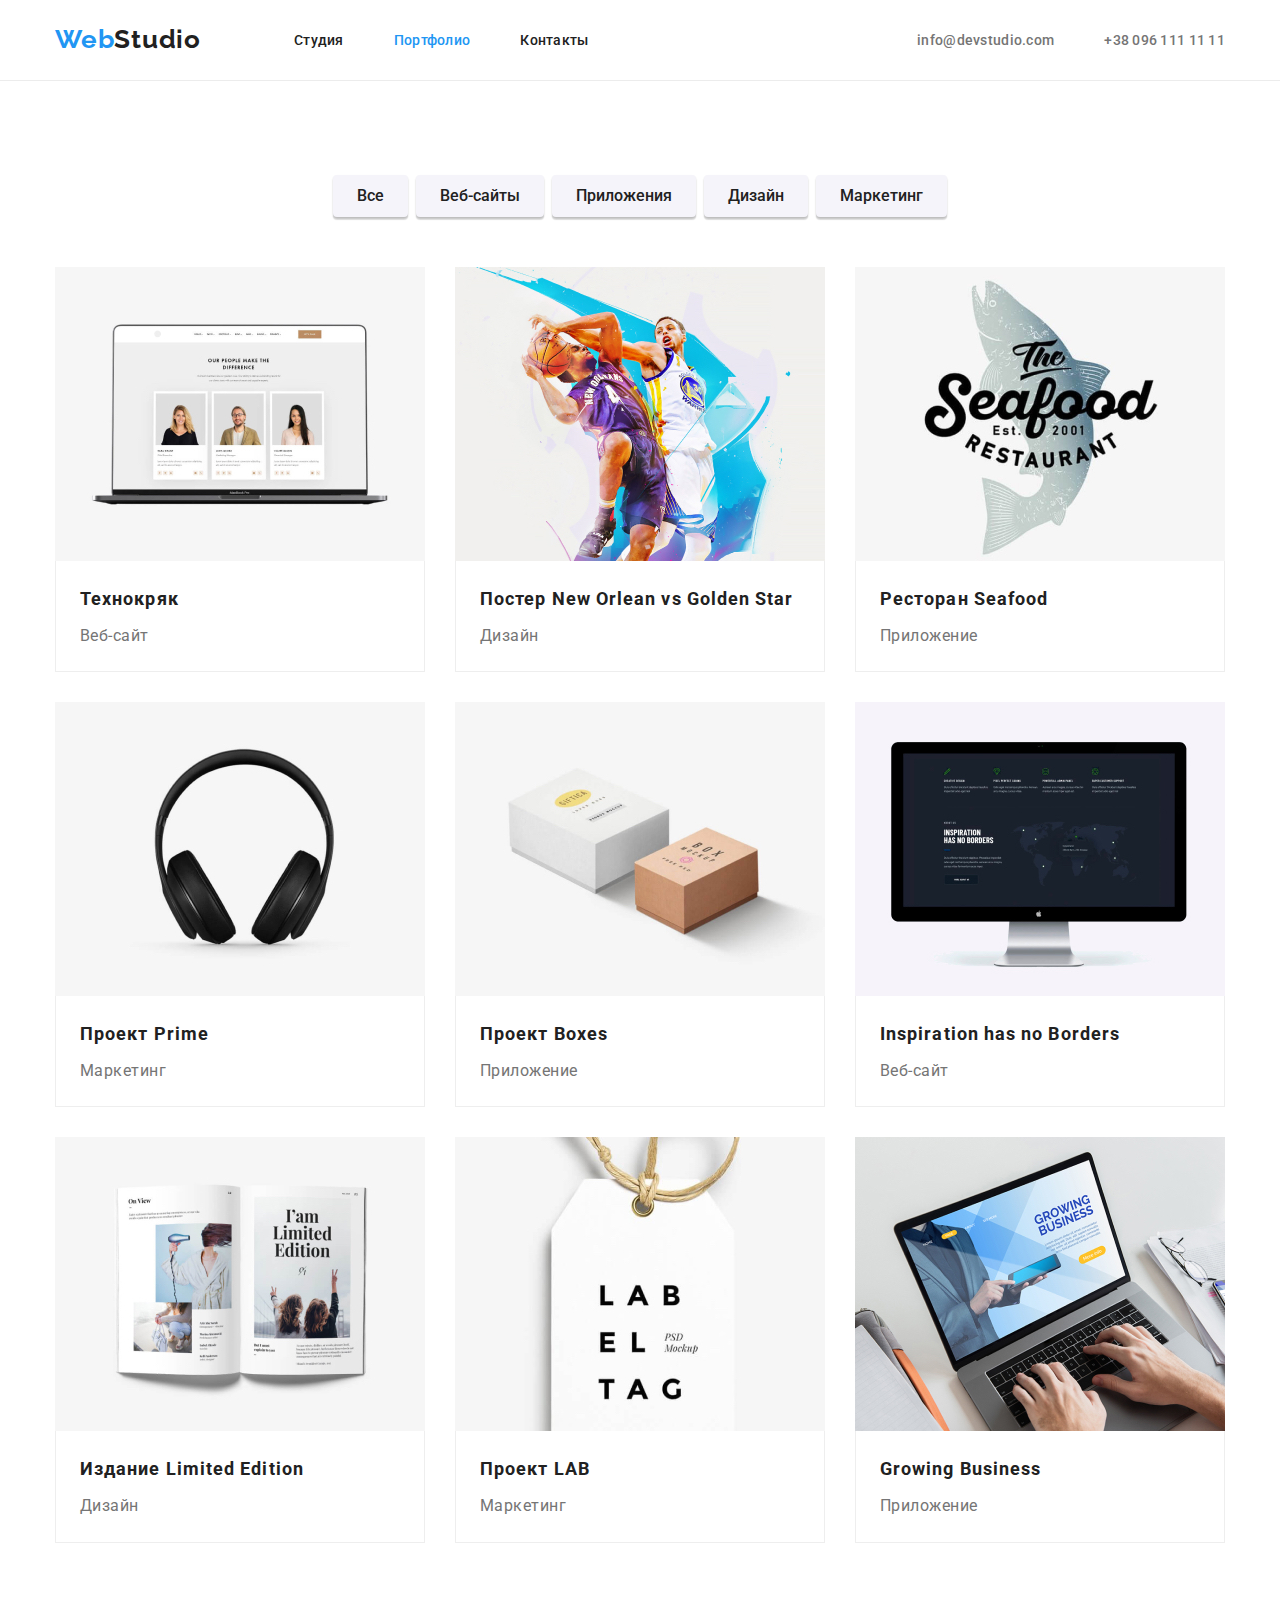
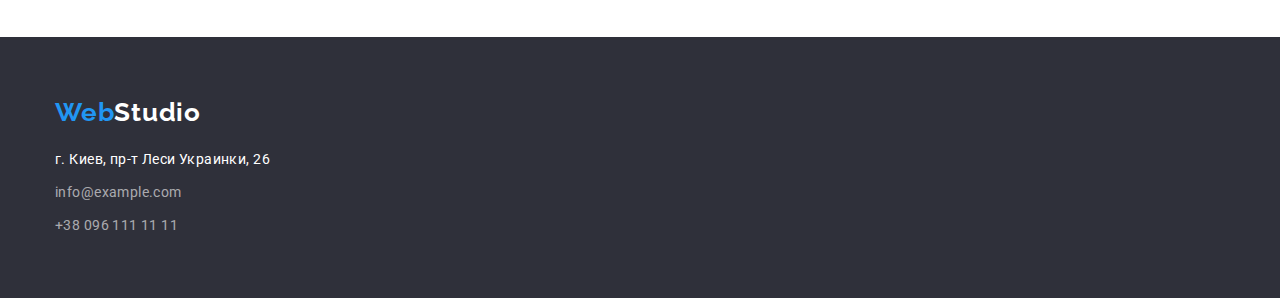
==== commit 11ef690b: "fix everything mentor says" ====
--- a/portfolio.html
+++ b/portfolio.html
@@ -51,185 +51,191 @@
         </ul>
       </div>
     </header>
-    <main class="main-porfolio section">
+    <main class="main-porfolio">
       <!-- filters -->
-      <section class="container">
+      <section class="section">
         <!-- filters in portfolio -->
 
         <!-- скрыть н1 -->
-        <h1 class="hide-it">Кнопки</h1>
-        <ul class="button list">
-          <li class="btn-item">
-            <button type="button" class="btn-filter">Все</button>
-          </li>
-          <li class="btn-item">
-            <button type="button" class="btn-filter">Веб-сайты</button>
-          </li>
-          <li class="btn-item">
-            <button type="button" class="btn-filter">Приложения</button>
-          </li>
-          <li class="btn-item">
-            <button type="button" class="btn-filter">Дизайн</button>
-          </li>
-          <li class="btn-item">
-            <button type="button" class="btn-filter">Маркетинг</button>
-          </li>
-        </ul>
+        <div class="container">
+          <h1 class="hide-it">Кнопки</h1>
+          <ul class="button list">
+            <li class="btn-item">
+              <button type="button" class="btn-filter">Все</button>
+            </li>
+            <li class="btn-item">
+              <button type="button" class="btn-filter">Веб-сайты</button>
+            </li>
+            <li class="btn-item">
+              <button type="button" class="btn-filter">Приложения</button>
+            </li>
+            <li class="btn-item">
+              <button type="button" class="btn-filter">Дизайн</button>
+            </li>
+            <li class="btn-item">
+              <button type="button" class="btn-filter">Маркетинг</button>
+            </li>
+          </ul>
 
-        <ul class="portfolio list">
-          <li class="portfolio-item">
-            <a href="" class="portfolio-link">
-              <img
-                src="./images/portfolio/laptop.jpg"
-                alt="Люди на экране лэп-топа"
-                width="370"
-                class="portfolio-img"
-              />
-              <div class="portfolio-border">
-                <h2 class="projects">Технокряк</h2>
-                <p class="category">Веб-сайт</p>
-              </div>
-            </a>
-          </li>
-          <li class="portfolio-item">
-            <a href="">
-              <img
-                src="./images/portfolio/poster.jpg"
-                alt="Постер на котором баскетболисты борятся за мяч"
-                width="370"
-                class="portfolio-img"
-              />
-              <div class="portfolio-border">
-                <h2 class="projects">Постер New Orlean vs Golden Star</h2>
-                <p class="category">Дизайн</p>
-              </div>
-            </a>
-          </li>
-          <li class="portfolio-item">
-            <a href="">
-              <img
-                src="./images/portfolio/seafood.jpg"
-                alt="Афиша приложения ресторана"
-                width="370"
-                class="portfolio-img"
-              />
-              <div class="portfolio-border">
-                <h2 class="projects">Ресторан Seafood</h2>
-                <p class="category">Приложение</p>
-              </div>
-            </a>
-          </li>
-          <li class="portfolio-item">
-            <a href="">
-              <img
-                src="./images/portfolio/headphones.jpg"
-                alt="Черные наушники"
-                width="370"
-                class="portfolio-img"
-              />
-              <div class="portfolio-border">
-                <h2 class="projects">Проект Prime</h2>
-                <p class="category">Маркетинг</p>
-              </div>
-            </a>
-          </li>
-          <li class="portfolio-item">
-            <a href="">
-              <img
-                src="./images/portfolio/boxes.jpg"
-                alt="Белая коробка и коричневая коробочка"
-                width="370"
-                class="portfolio-img"
-              />
-              <div class="portfolio-border">
-                <h2 class="projects">Проект Boxes</h2>
-                <p class="category">Приложение</p>
-              </div>
-            </a>
-          </li>
-          <li class="portfolio-item">
-            <a href="">
-              <img
-                src="./images/portfolio/mac.jpg"
-                alt="Карта мира на экране"
-                width="370"
-                class="portfolio-img"
-              />
-              <div class="portfolio-border">
-                <h2 class="projects">Inspiration has no Borders</h2>
-                <p class="category">Веб-сайт</p>
-              </div>
-            </a>
-          </li>
-          <li class="portfolio-item">
-            <a href="">
-              <img
-                src="./images/portfolio/book.jpg"
-                alt="Открытая книга"
-                width="370"
-                class="portfolio-img"
-              />
-              <div class="portfolio-border">
-                <h2 class="projects">Издание Limited Edition</h2>
-                <p class="category">Дизайн</p>
-              </div>
-            </a>
-          </li>
-          <li class="portfolio-item">
-            <a href="">
-              <img
-                src="./images/portfolio/lab.jpg"
-                alt="Белая бирка на крафтовой вервке"
-                width="370"
-                class="portfolio-img"
-              />
-              <div class="portfolio-border">
-                <h2 class="projects">Проект LAB</h2>
-                <p class="category">Маркетинг</p>
-              </div>
-            </a>
-          </li>
-          <li class="portfolio-item">
-            <a href="">
-              <img
-                src="./images/portfolio/business.jpg"
-                alt="Человек с телефоном на экране ноутбука"
-                width="370"
-                class="portfolio-img"
-              />
-              <div class="portfolio-border">
-                <h2 class="projects">Growing Business</h2>
-                <p class="category">Приложение</p>
-              </div>
-            </a>
-          </li>
-        </ul>
+          <ul class="portfolio list">
+            <li class="portfolio-item">
+              <a href="" class="portfolio-link">
+                <img
+                  src="./images/portfolio/laptop.jpg"
+                  alt="Люди на экране лэп-топа"
+                  width="370"
+                  class="portfolio-img"
+                />
+                <div class="portfolio-border">
+                  <h2 class="projects">Технокряк</h2>
+                  <p class="category">Веб-сайт</p>
+                </div>
+              </a>
+            </li>
+            <li class="portfolio-item">
+              <a href="" class="portfolio-link">
+                <img
+                  src="./images/portfolio/poster.jpg"
+                  alt="Постер на котором баскетболисты борятся за мяч"
+                  width="370"
+                  class="portfolio-img"
+                />
+                <div class="portfolio-border">
+                  <h2 class="projects">Постер New Orlean vs Golden Star</h2>
+                  <p class="category">Дизайн</p>
+                </div>
+              </a>
+            </li>
+            <li class="portfolio-item">
+              <a href="" class="portfolio-link">
+                <img
+                  src="./images/portfolio/seafood.jpg"
+                  alt="Афиша приложения ресторана"
+                  width="370"
+                  class="portfolio-img"
+                />
+                <div class="portfolio-border">
+                  <h2 class="projects">Ресторан Seafood</h2>
+                  <p class="category">Приложение</p>
+                </div>
+              </a>
+            </li>
+            <li class="portfolio-item">
+              <a href="" class="portfolio-link">
+                <img
+                  src="./images/portfolio/headphones.jpg"
+                  alt="Черные наушники"
+                  width="370"
+                  class="portfolio-img"
+                />
+                <div class="portfolio-border">
+                  <h2 class="projects">Проект Prime</h2>
+                  <p class="category">Маркетинг</p>
+                </div>
+              </a>
+            </li>
+            <li class="portfolio-item">
+              <a href="" class="portfolio-link">
+                <img
+                  src="./images/portfolio/boxes.jpg"
+                  alt="Белая коробка и коричневая коробочка"
+                  width="370"
+                  class="portfolio-img"
+                />
+                <div class="portfolio-border">
+                  <h2 class="projects">Проект Boxes</h2>
+                  <p class="category">Приложение</p>
+                </div>
+              </a>
+            </li>
+            <li class="portfolio-item">
+              <a href="" class="portfolio-link">
+                <img
+                  src="./images/portfolio/mac.jpg"
+                  alt="Карта мира на экране"
+                  width="370"
+                  class="portfolio-img"
+                />
+                <div class="portfolio-border">
+                  <h2 class="projects">Inspiration has no Borders</h2>
+                  <p class="category">Веб-сайт</p>
+                </div>
+              </a>
+            </li>
+            <li class="portfolio-item">
+              <a href="" class="portfolio-link">
+                <img
+                  src="./images/portfolio/book.jpg"
+                  alt="Открытая книга"
+                  width="370"
+                  class="portfolio-img"
+                />
+                <div class="portfolio-border">
+                  <h2 class="projects">Издание Limited Edition</h2>
+                  <p class="category">Дизайн</p>
+                </div>
+              </a>
+            </li>
+            <li class="portfolio-item">
+              <a href="" class="portfolio-link">
+                <img
+                  src="./images/portfolio/lab.jpg"
+                  alt="Белая бирка на крафтовой вервке"
+                  width="370"
+                  class="portfolio-img"
+                />
+                <div class="portfolio-border">
+                  <h2 class="projects">Проект LAB</h2>
+                  <p class="category">Маркетинг</p>
+                </div>
+              </a>
+            </li>
+            <li class="portfolio-item">
+              <a href="" class="portfolio-link">
+                <img
+                  src="./images/portfolio/business.jpg"
+                  alt="Человек с телефоном на экране ноутбука"
+                  width="370"
+                  class="portfolio-img"
+                />
+                <div class="portfolio-border">
+                  <h2 class="projects">Growing Business</h2>
+                  <p class="category">Приложение</p>
+                </div>
+              </a>
+            </li>
+          </ul>
+        </div>
       </section>
     </main>
     <!--подвал-->
     <footer>
       <div class="footer-contacts container">
-        <a href="./" class="logo-footer"
-          ><span class="accent-footer"> Web</span>Studio</a
-        >
+        <div class="footer-logo-block">
+          <a href="./" class="logo-footer footer-link"
+            ><span class="accent-footer"> Web</span>Studio</a
+          >
+        </div>
         <address>
           <ul class="address list">
-            <li>
+            <li class="address-item">
               <a
                 href="https://bit.ly/3pXMvUd"
                 target="_blank"
                 rel="noopener noreferrer"
-                class="geo"
+                class="geo footer-link"
                 >г. Киев, пр-т Леси Украинки, 26</a
               >
             </li>
-            <li>
-              <a class="footer-contact" href="mailto:info@devstudio.com"
+            <li class="address-item">
+              <a
+                href="mailto:info@devstudio.com"
+                class="footer-contact footer-link"
                 >info@example.com</a
               >
             </li>
-            <li>
-              <a href="tel:+380961111111" class="footer-contact"
+            <li class="address-item">
+              <a href="tel:+380961111111" class="footer-contact footer-link"
                 >+38 096 111 11 11</a
               >
             </li>
--- a/css/style.css
+++ b/css/style.css
@@ -29,7 +29,7 @@
   padding: 94px 0 94px 0;
 }
 .container {
-  width: 1230px;
+  width: 1200px;
   margin-left: auto;
   margin-right: auto;
   padding-right: 15px;
@@ -58,7 +58,7 @@
   font-family: "Raleway", sans-serif;
   font-weight: 700;
   font-size: 26px;
-  line-height: 1.19;
+  line-height: 1.192;
   letter-spacing: 0.03em;
 }
 
@@ -70,6 +70,13 @@
   color: var(--primary-text-color);
 }
 
+.link {
+  font-style: normal;
+  font-weight: 500;
+  font-size: 14px;
+  line-height: 1.142;
+  letter-spacing: 0.02em;
+}
 .accent {
   color: var(--accent-text-color);
 }
@@ -101,7 +108,13 @@
   display: block;
   padding-top: 32px;
   padding-bottom: 32px;
-}
+  font-style: normal;
+  font-weight: 500;
+  font-size: 1.14;
+  line-height: 16px;
+  letter-spacing: 0.02em;
+}
+
 .header-contacts .item + .item {
   margin-left: 50px;
 }
@@ -149,13 +162,15 @@
 }
 /* hero */
 .hero-title {
+  font-style: normal;
   font-weight: 900;
   font-size: 44px;
   line-height: 1.36;
+  text-align: center;
   letter-spacing: 0.06em;
   text-transform: uppercase;
   color: var(--primary-bg-color);
-  padding-top: 200px;
+
   margin-bottom: 30px;
 }
 .hero {
@@ -165,17 +180,18 @@
 
 .btn.primary {
   font-family: inherit;
+  box-shadow: 0px 4px 4px rgba(0, 0, 0, 0.15);
   border-radius: 4px;
+  border-color: transparent;
   color: var(--primary-bg-color);
   background-color: var(--accent-text-color);
+  font-style: normal;
   font-weight: 700;
   font-size: 16px;
-  line-height: 1.9;
-  letter-spacing: 0.06em;
+  line-height: 1.88;
   cursor: pointer;
   padding: 10px 32px;
   text-align: center;
-  margin-bottom: 200px;
 }
 .primary:hover,
 .prymary:focus {
@@ -198,48 +214,51 @@
   text-align: center;
   font-weight: 700;
   font-size: 36px;
-  line-height: 1.7;
-}
-
-.hero .title {
+  line-height: 1.17;
 }
 
 /* peculiar */
 .hide-it {
   display: none;
 }
-
+.peculiar-titles {
+  font-weight: 700;
+  font-size: 14px;
+  line-height: 1.14;
+  text-transform: uppercase;
+}
 .description {
   color: var(--description-text-color);
-}
-.peculiar-titles {
-  font-weight: 700;
-  font-size: 14px;
-  line-height: 1.14;
-  text-transform: uppercase;
-}
-.peculiar .description {
-  font-size: 14px;
-  line-height: 1.7;
-}
+  font-weight: 400;
+  font-size: 14px;
+  line-height: 1.71;
+}
+
 /* flex peculiar list */
 .peculiar.list {
   display: flex;
+  margin: -15px;
+}
+.peculiar.list .item {
+  width: 270px;
+  margin: 15px;
 }
 /* .site-nav .item:not(:last-child) {
-  margin-right: 50px;
+  margin-right: 30px;
 } */
-.peculiar .item:not(:last-child) {
+
+/* .peculiar .item:not(:last-child) {
   margin-right: 30px;
-}
+} */
+
 /* work */
 
-.work.section.container {
+.work.section {
   padding-top: 0;
 }
-/* .work-img {
-  display: block;
-} */
+.work-img {
+  display: block;
+}
 .work-list.list {
   display: flex;
   margin-top: 50px;
@@ -264,12 +283,14 @@
   font-size: 16px;
   line-height: 1.19;
   text-align: center;
-  margin-bottom: 30px;
+}
+.team-description {
+  padding-top: 30px;
+  padding-bottom: 30px;
 }
 
 .team-pht {
   display: block;
-  margin-bottom: 30px;
 }
 .team-list.list {
   display: flex;
@@ -287,6 +308,8 @@
 /* footer */
 footer {
   background-color: #2f303a;
+  padding-top: 60px;
+  padding-bottom: 60px;
 }
 
 .accent-footer {
@@ -300,8 +323,6 @@
   font-size: 26px;
   line-height: 1.19;
   letter-spacing: 0.03em;
-  padding-top: 60px;
-  margin-bottom: 20px;
 }
 
 .accent-footer:hover,
@@ -313,11 +334,10 @@
 .logo-footer:focus {
   color: var(--accent-text-color);
 }
-.logo-footer > .accent-footer {
-  margin-bottom: 20px;
-}
+
 .geo {
   color: var(--primary-bg-color);
+  font-weight: 400;
   font-size: 14px;
   line-height: 1.17;
 }
@@ -330,7 +350,7 @@
 .footer-contact {
   font-size: 14px;
   line-height: 1.17;
-
+  font-weight: 400;
   color: rgba(255, 255, 255, 0.6);
 }
 
@@ -350,11 +370,19 @@
   letter-spacing: 0.03em;
   text-align: left;
 }
-.footer-contacts.container {
-  padding-top: 60px;
-  padding-bottom: 60px;
-}
-
+.footer-contacts {
+  display: block;
+}
+.footer-logo-block {
+  margin-bottom: 20px;
+}
+.address-item {
+  margin-bottom: 9px;
+}
+.address-item:last-child {
+  margin-bottom: 0;
+}
+/*                                          jjjjjjjkasdjfaisdjf;ahds;fjahdsf */
 /* portfolio */
 /* galery */
 .main-porfolio {
@@ -365,6 +393,7 @@
   display: inline-block;
   text-align: center;
   border-radius: 4px;
+  border-color: transparent;
   font-family: inherit;
   font-weight: 500;
   font-size: 16px;
@@ -374,7 +403,6 @@
   background-color: var(--portfolio-btn);
   cursor: pointer;
   padding: 6px 22px;
-  margin-bottom: 56px;
   box-shadow: 0px 3px 1px rgba(0, 0, 0, 0.1), 0px 1px 2px rgba(0, 0, 0, 0.08),
     0px 2px 2px rgba(0, 0, 0, 0.12);
 }
@@ -384,14 +412,11 @@
   background-color: var(--accent-text-color);
 }
 
-.portfolio.list p {
+.portfolio.list .category {
   font-weight: 400;
   font-size: 16px;
   line-height: 1.9;
   color: var(--description-text-color);
-  width: 370px;
-  padding: 0 24px 0 24px;
-  margin-bottom: 20px;
 }
 .projects {
   font-weight: 700;
@@ -399,21 +424,50 @@
   line-height: 2;
   letter-spacing: 0.06em;
   color: var(--primary-text-color);
-  width: 370px;
-  padding: 0 24px 0 24px;
-  margin-bottom: 4px;
+  padding-bottom: 4px;
 }
 .galery a {
   text-decoration: none;
 }
 .portfolio-img {
   display: block;
-  margin-bottom: 20px;
 }
 .button.list {
   display: flex;
   justify-content: center;
+  margin-bottom: 50px;
 }
 .btn-item:not(:last-child) {
   margin-right: 8px;
 }
+
+.portfolio.list {
+  display: flex;
+  flex-wrap: wrap;
+}
+
+.portfolio-item .portfolio-border {
+  background: #ffffff;
+  width: 370px;
+  border-right: 1px solid #eeeeee;
+  border-bottom: 1px solid #eeeeee;
+  border-left: 1px solid #eeeeee;
+  padding: 20px 24px;
+}
+
+.portfolio-item {
+  width: calc((100% - 60px) / 3);
+  margin-right: 30px;
+  margin-bottom: 30px;
+}
+.portfolio.list .portfolio-item:nth-child(3n) {
+  margin-right: 0;
+}
+
+.portfolio.list .portfolio-item:nth-last-child(-n + 3) {
+  margin-bottom: 0;
+}
+
+.portfolio-link {
+  text-decoration: none;
+}
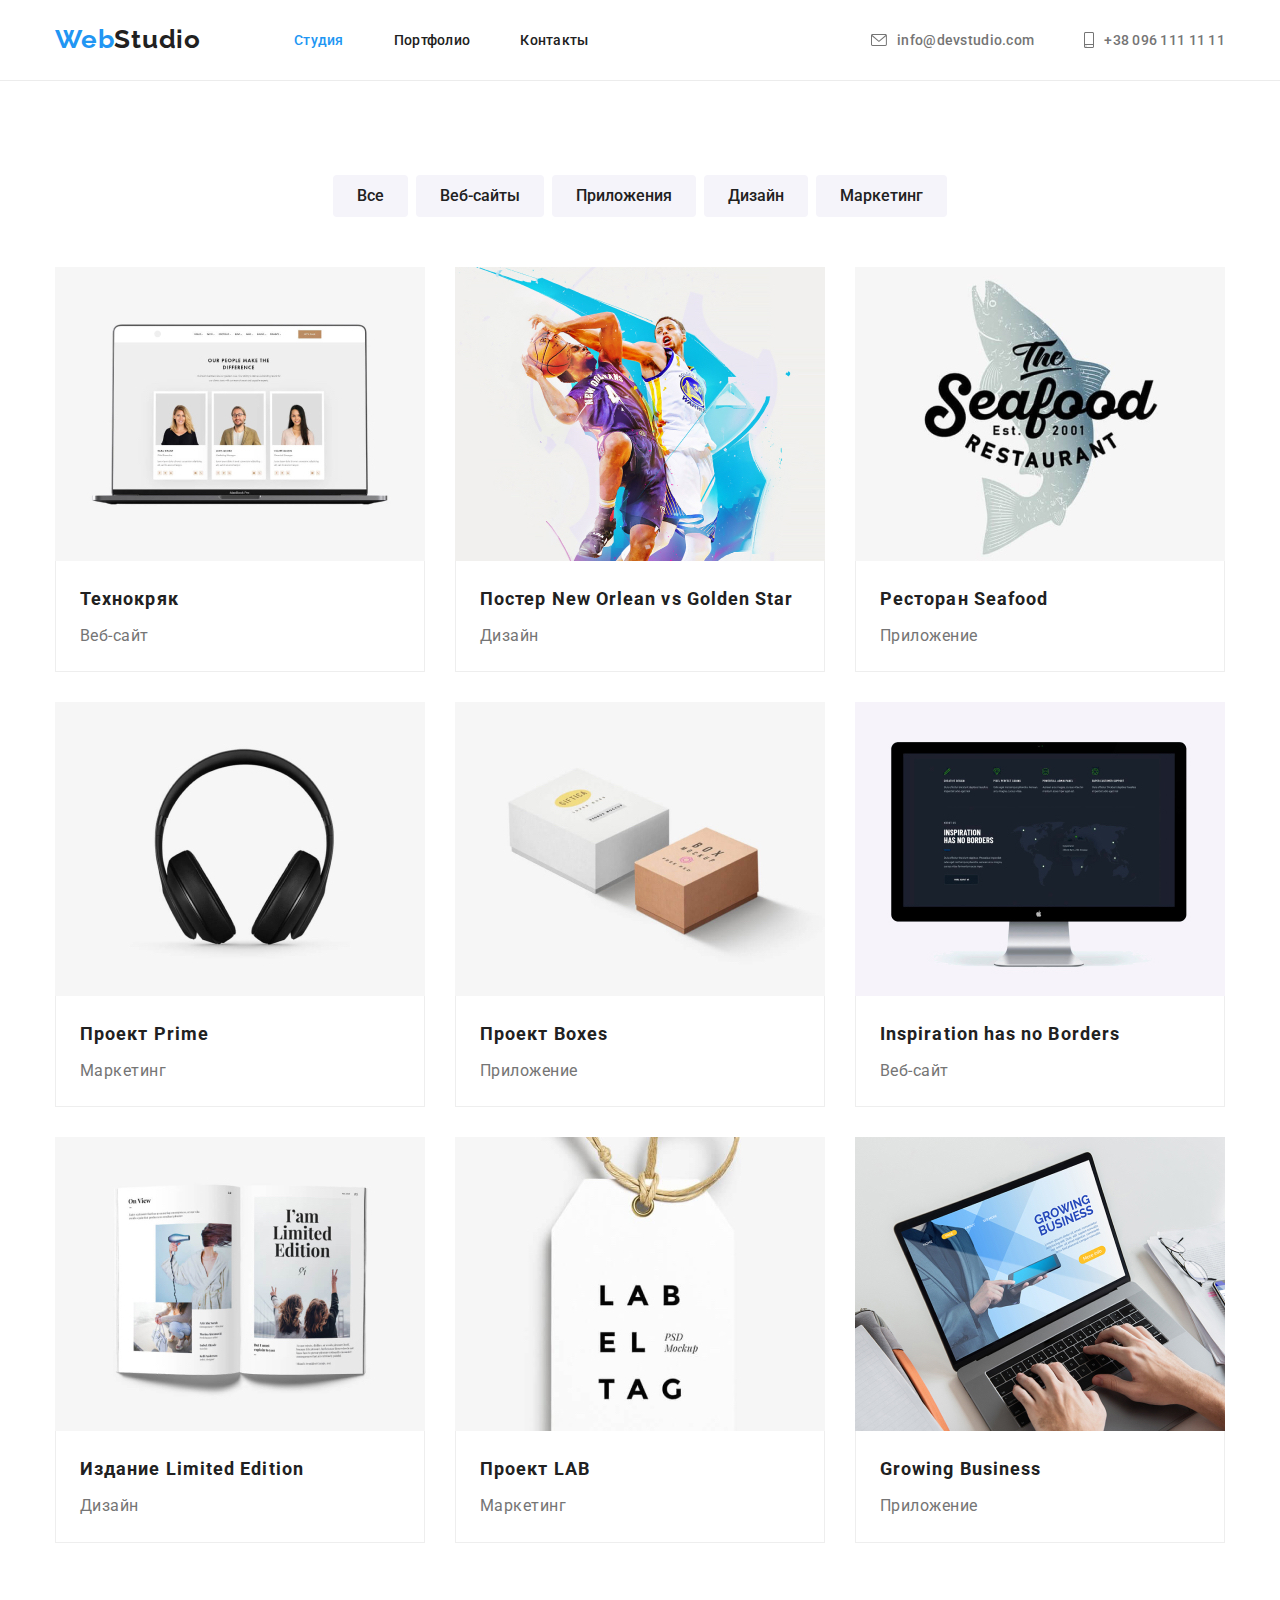
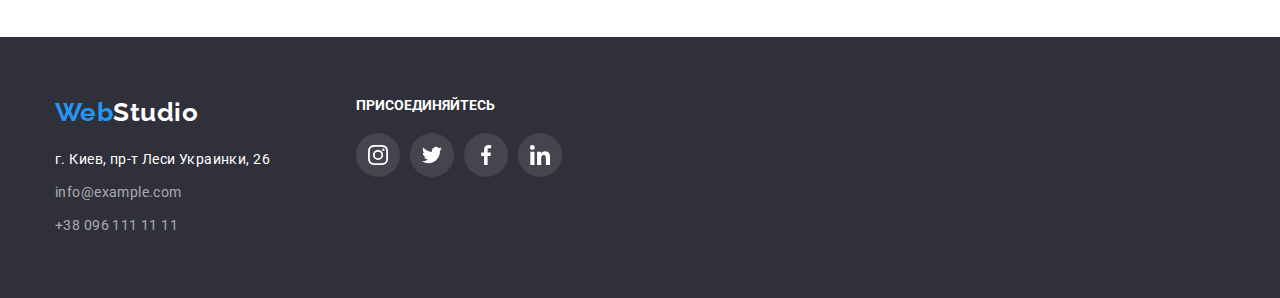
==== commit 68637a2c: "update" ====
--- a/portfolio.html
+++ b/portfolio.html
@@ -27,10 +27,10 @@
           >
           <ul class="site-nav list">
             <li class="item">
-              <a href="./index.html" class="link">Студия</a>
+              <a href="./index.html" class="link current">Студия</a>
             </li>
             <li class="item">
-              <a href="portfolio.html" class="link current">Портфолио</a>
+              <a href="portfolio.html" class="link">Портфолио</a>
             </li>
             <li class="item">
               <a href="" class="link">Контакты</a>
@@ -38,14 +38,20 @@
           </ul>
         </nav>
         <ul class="header-contacts list">
-          <li class="item">
-            <a href="mailto:info@devstudio.com" class="header-contact"
-              >info@devstudio.com</a
+          <li class="item header-contact-items">
+            <a href="mailto:info@devstudio.com" class="header-contact link">
+              <svg class="header-conection-icon" width="16" height="12">
+                <use href="./images/icons.svg#envelope"></use>
+              </svg>
+              info@devstudio.com</a
             >
           </li>
           <li class="item">
-            <a href="tel:+380961111111" class="header-contact"
-              >+38 096 111 11 11</a
+            <a href="tel:+380961111111" class="header-contact link">
+              <svg class="header-conection-icon" width="10" height="16">
+                <use href="./images/icons.svg#smartphone"></use>
+              </svg>
+              +38 096 111 11 11</a
             >
           </li>
         </ul>
@@ -209,38 +215,74 @@
       </section>
     </main>
     <!--подвал-->
-    <footer>
-      <div class="footer-contacts container">
-        <div class="footer-logo-block">
-          <a href="./" class="logo-footer footer-link"
-            ><span class="accent-footer"> Web</span>Studio</a
-          >
+    <footer class="footer-is-flexible">
+      <div class="container">
+        <div class="footer-contacts">
+          <div class="footer-logo-block">
+            <a href="./" class="logo-footer footer-link"
+              ><span class="accent-footer"> Web</span>Studio</a
+            >
+          </div>
+          <address>
+            <ul class="address list">
+              <li class="address-item">
+                <a
+                  href="https://bit.ly/3pXMvUd"
+                  target="_blank"
+                  rel="noopener noreferrer"
+                  class="geo footer-link"
+                  >г. Киев, пр-т Леси Украинки, 26</a
+                >
+              </li>
+              <li class="address-item">
+                <a
+                  href="mailto:info@devstudio.com"
+                  class="footer-contact footer-link"
+                  >info@example.com</a
+                >
+              </li>
+              <li class="address-item">
+                <a href="tel:+380961111111" class="footer-contact footer-link"
+                  >+38 096 111 11 11</a
+                >
+              </li>
+            </ul>
+          </address>
         </div>
-        <address>
-          <ul class="address list">
-            <li class="address-item">
-              <a
-                href="https://bit.ly/3pXMvUd"
-                target="_blank"
-                rel="noopener noreferrer"
-                class="geo footer-link"
-                >г. Киев, пр-т Леси Украинки, 26</a
-              >
-            </li>
-            <li class="address-item">
-              <a
-                href="mailto:info@devstudio.com"
-                class="footer-contact footer-link"
-                >info@example.com</a
-              >
-            </li>
-            <li class="address-item">
-              <a href="tel:+380961111111" class="footer-contact footer-link"
-                >+38 096 111 11 11</a
-              >
-            </li>
-          </ul>
-        </address>
+
+        <div class="social">
+          <h3 class="footer-conection">присоединяйтесь</h3>
+          <ul class="social-list actions list">
+            <li class="social-item item">
+              <a href="" class="social-link link">
+                <svg class="social-icon" width="20" height="20">
+                  <use href="./images/icons.svg#instagram"></use>
+                </svg>
+              </a>
+            </li>
+            <li class="social-item item">
+              <a href="" class="social-link link">
+                <svg class="social-icon" width="20" height="20">
+                  <use href="./images/icons.svg#twitter"></use>
+                </svg>
+              </a>
+            </li>
+            <li class="social-item item">
+              <a href="" class="social-link link">
+                <svg class="social-icon" width="20" height="20">
+                  <use href="./images/icons.svg#facebook"></use>
+                </svg>
+              </a>
+            </li>
+            <li class="social-item item">
+              <a href="" class="social-link link">
+                <svg class="social-icon" width="20" height="20">
+                  <use href="./images/icons.svg#linkedin"></use>
+                </svg>
+              </a>
+            </li>
+          </ul>
+        </div>
       </div>
     </footer>
   </body>
--- a/css/style.css
+++ b/css/style.css
@@ -11,6 +11,7 @@
   --description-text-color: #757575;
   --primary-bg-color: #ffffff;
   --portfolio-btn: #f5f4fa;
+  --icons-main-clr: #afb1b8;
 }
 
 body {
@@ -18,6 +19,21 @@
   color: var(--primary-text-color);
   font-family: "Roboto", sans-serif;
   margin: 0;
+}
+
+/* title center */
+.title {
+  text-align: center;
+  font-weight: 700;
+  font-size: 36px;
+  line-height: 1.17;
+}
+
+.peculiar,
+.work,
+.team,
+.footer-contacts {
+  letter-spacing: 0.03em;
 }
 
 .list {
@@ -35,6 +51,7 @@
   padding-right: 15px;
   padding-left: 15px;
 }
+
 h1,
 h2,
 h3,
@@ -105,7 +122,9 @@
   text-decoration: none;
 }
 .header-contacts .header-contact {
-  display: block;
+  display: flex;
+  align-items: center;
+  justify-content: center;
   padding-top: 32px;
   padding-bottom: 32px;
   font-style: normal;
@@ -123,6 +142,14 @@
 .header-contact:focus {
   color: var(--accent-text-color);
 }
+.header-conection-icon {
+  margin-right: 10px;
+  fill: var(--description-text-color);
+}
+.header-conection-icon:hover,
+.header-conection-icon:focus {
+  fill: #2196f3;
+}
 .navi a {
   text-decoration: none;
 }
@@ -149,9 +176,15 @@
 .site-nav {
   margin-left: 93px;
 }
-.header-contacts {
+.header-contacts.list {
   display: flex;
   margin-left: auto;
+  align-items: center;
+  align-content: center;
+  justify-content: center;
+}
+.header-contact-items {
+  display: flex;
 }
 .navi {
   display: flex;
@@ -161,6 +194,26 @@
   align-items: center;
 }
 /* hero */
+.hero {
+  max-width: 1600px;
+  height: 600px;
+  background-image: linear-gradient(
+      to right,
+      rgba(47, 48, 58, 0.4),
+      rgba(47, 48, 58, 0.4)
+    ),
+    url(../images/hero/bg-img.jpg);
+
+  background-position: center;
+  background-repeat: no-repeat;
+  background-size: cover;
+  background-color: #2f303a;
+  text-align: center;
+  margin-left: auto;
+  margin-right: auto;
+  padding: 200px 0 200px 0;
+}
+
 .hero-title {
   font-style: normal;
   font-weight: 900;
@@ -170,12 +223,7 @@
   letter-spacing: 0.06em;
   text-transform: uppercase;
   color: var(--primary-bg-color);
-
   margin-bottom: 30px;
-}
-.hero {
-  background-color: #2f303a;
-  text-align: center;
 }
 
 .btn.primary {
@@ -199,28 +247,60 @@
   color: var(--primary-bg-color);
 }
 /* letter spacing to other body */
-.peculiar,
-.work,
-.team,
-.footer-contacts {
-  letter-spacing: 0.03em;
-}
+
 .peculiar-titles {
   margin-bottom: 10px;
 }
 
-/* title center */
-.title {
-  text-align: center;
-  font-weight: 700;
-  font-size: 36px;
-  line-height: 1.17;
-}
-
 /* peculiar */
+.peculiar.section {
+  padding-bottom: 47px;
+}
 .hide-it {
   display: none;
 }
+.antena {
+  display: flex;
+  width: 270px;
+  height: 120px;
+  background-color: var(--portfolio-btn);
+  border-radius: 4px;
+  align-items: center;
+  justify-content: center;
+  margin-bottom: 30px;
+}
+
+.clock {
+  display: flex;
+  width: 270px;
+  height: 120px;
+  background-color: var(--portfolio-btn);
+  border-radius: 4px;
+  align-items: center;
+  justify-content: center;
+  margin-bottom: 30px;
+}
+.diagram {
+  display: flex;
+  width: 270px;
+  height: 120px;
+  background-color: var(--portfolio-btn);
+  border-radius: 4px;
+  align-items: center;
+  justify-content: center;
+  margin-bottom: 30px;
+}
+.astronaut {
+  display: flex;
+  width: 270px;
+  height: 120px;
+  background-color: var(--portfolio-btn);
+  border-radius: 4px;
+  align-items: center;
+  justify-content: center;
+  margin-bottom: 30px;
+}
+
 .peculiar-titles {
   font-weight: 700;
   font-size: 14px;
@@ -254,7 +334,7 @@
 /* work */
 
 .work.section {
-  padding-top: 0;
+  padding-top: 47px;
 }
 .work-img {
   display: block;
@@ -262,14 +342,14 @@
 .work-list.list {
   display: flex;
   margin-top: 50px;
-}
-
-.work-item:not(:last-child) {
-  margin-right: 30px;
-}
+  gap: 30px;
+}
+
 /* team */
 .team {
   background-color: #f5f4fa;
+  margin-left: auto;
+  margin-right: auto;
 }
 .names {
   font-weight: 500;
@@ -288,79 +368,138 @@
   padding-top: 30px;
   padding-bottom: 30px;
 }
-
+.team-social-list {
+  display: flex;
+  align-items: center;
+  justify-content: center;
+  gap: 10px;
+  padding-top: 16px;
+}
+.team-social-container {
+  width: 44px;
+  height: 44px;
+  background-color: transparent;
+  border-radius: 50%;
+  display: flex;
+  align-items: center;
+  justify-content: center;
+  padding: 22px;
+}
+.team-social-icon {
+  fill: var(--icons-main-clr);
+}
+.team-social-icon:hover {
+  fill: var(--primary-bg-color);
+}
+.team-social-container:hover {
+  width: 44px;
+  height: 44px;
+  background-color: var(--accent-text-color);
+  border-radius: 50%;
+  display: flex;
+  align-items: center;
+  justify-content: center;
+}
+/* .team-social-link.link {
+  display: block;
+}
+
+.team-social-list.actions.list {
+  display: flex;
+  width: 270px;
+  padding: 16px 32px 0 32px;
+  margin-left: auto;
+  margin-right: auto;
+  gap: 10px;
+}
+.team-social-link.link {
+  display: flex;
+  width: 44px;
+  height: 44px;
+  border-radius: 50%;
+  background-color: transparent;
+  justify-content: center;
+  align-items: center;
+}
+.team-social-link.link:hover,
+.team-social-link.linkfocus {
+  display: flex;
+  width: 44px;
+  height: 44px;
+  border-radius: 50%;
+  background-color: var(--accent-text-color);
+  justify-content: center;
+  align-items: center;
+}
+.team-social-icon {
+  display: flex;
+  fill: #afb1b8;
+  justify-content: center;
+  align-items: center;
+}
+.team-social-icon:hover,
+.team-social-icon:focus {
+  fill: var(--primary-bg-color);
+  display: flex;
+  justify-content: center;
+  align-items: center;
+} */
 .team-pht {
   display: block;
 }
 .team-list.list {
   display: flex;
+  margin-top: 50px;
 }
 .team-item.item:not(:last-child) {
   margin-right: 30px;
 }
 .team-item {
-  margin-top: 50px;
   background-color: var(--primary-bg-color);
   box-shadow: 0px 1px 3px rgba(0, 0, 0, 0.12), 0px 1px 1px rgba(0, 0, 0, 0.14),
     0px 2px 1px rgba(0, 0, 0, 0.2);
   border-radius: 0px 0px 4px 4px;
 }
+
+/* Clients */
+.clients-list {
+  display: flex;
+  gap: 30px;
+}
+.clients-item .clients-item-box {
+  display: flex;
+  width: 170px;
+  height: 92px;
+  border-radius: 4px;
+  align-items: center;
+  justify-content: center;
+  border: 1px solid var(--icons-main-clr);
+  border-radius: 4px;
+}
+.clients-item-box:hover,
+.clients-item-box:focus {
+  border: 1px solid #2196f3;
+}
+
+.client-icon {
+  fill: var(--icons-main-clr);
+}
+.client-icon:hover {
+  fill: var(--accent-text-color);
+}
+
 /* footer */
 footer {
   background-color: #2f303a;
   padding-top: 60px;
   padding-bottom: 60px;
 }
-
-.accent-footer {
-  color: var(--accent-text-color);
-}
-
-.logo-footer {
-  color: var(--primary-bg-color);
-  font-family: "Raleway", sans-serif;
-  font-weight: 700;
-  font-size: 26px;
-  line-height: 1.19;
-  letter-spacing: 0.03em;
-}
-
-.accent-footer:hover,
-.accent-footer:focus {
-  color: var(--primary-bg-color);
-}
-
-.logo-footer:hover,
-.logo-footer:focus {
-  color: var(--accent-text-color);
-}
-
-.geo {
-  color: var(--primary-bg-color);
-  font-weight: 400;
-  font-size: 14px;
-  line-height: 1.17;
-}
-
-.geo:hover,
-.geo:focus {
-  color: var(--accent-text-color);
-}
-
-.footer-contact {
-  font-size: 14px;
-  line-height: 1.17;
-  font-weight: 400;
-  color: rgba(255, 255, 255, 0.6);
-}
-
-.footer-contact:hover,
-.footer-contact:focus {
-  color: var(--accent-text-color);
-}
-.footer-contacts a {
-  text-decoration: none;
-  font-style: normal;
+.footer-is-flexible .container {
+  display: flex;
+}
+.footer-contacts {
+  width: 231px;
+  margin-right: 70px;
 }
 .address.list {
   font-style: normal;
@@ -370,9 +509,51 @@
   letter-spacing: 0.03em;
   text-align: left;
 }
-.footer-contacts {
-  display: block;
-}
+
+.accent-footer {
+  color: var(--accent-text-color);
+}
+
+.logo-footer {
+  color: var(--primary-bg-color);
+  font-family: "Raleway", sans-serif;
+  font-weight: 700;
+  font-size: 26px;
+  line-height: 1.19;
+}
+
+.accent-footer:hover,
+.accent-footer:focus {
+  color: var(--primary-bg-color);
+}
+
+.logo-footer:hover,
+.logo-footer:focus {
+  color: var(--accent-text-color);
+}
+
+.geo {
+  color: var(--primary-bg-color);
+}
+
+.geo:hover,
+.geo:focus {
+  color: var(--accent-text-color);
+}
+
+.footer-contact {
+  color: rgba(255, 255, 255, 0.6);
+}
+
+.footer-contact:hover,
+.footer-contact:focus {
+  color: var(--accent-text-color);
+}
+.footer-contacts a {
+  text-decoration: none;
+  font-style: normal;
+}
+
 .footer-logo-block {
   margin-bottom: 20px;
 }
@@ -382,6 +563,52 @@
 .address-item:last-child {
   margin-bottom: 0;
 }
+/* footer conection section */
+.footer-conection {
+  font-weight: 700;
+  font-size: 14px;
+  line-height: 16px;
+  text-transform: uppercase;
+  color: var(--primary-bg-color);
+  margin-right: 93px;
+}
+.social-link.link {
+  display: block;
+}
+.social-list {
+  display: flex;
+  width: 206px;
+  padding-top: 20px;
+  margin: 0;
+  gap: 10px;
+}
+
+.social-icon {
+  fill: var(--primary-bg-color);
+  display: flex;
+  justify-content: center;
+  align-items: center;
+}
+.social-item.item {
+  display: flex;
+  width: 44px;
+  height: 44px;
+  border-radius: 50%;
+  background-color: rgba(255, 255, 255, 0.1);
+  justify-content: center;
+  align-items: center;
+}
+.social-link.link:hover,
+.social-link.link:focus {
+  display: flex;
+  width: 44px;
+  height: 44px;
+  border-radius: 50%;
+  background-color: var(--accent-text-color);
+  justify-content: center;
+  align-items: center;
+}
+
 /*                                          jjjjjjjkasdjfaisdjf;ahds;fjahdsf */
 /* portfolio */
 /* galery */
@@ -403,13 +630,13 @@
   background-color: var(--portfolio-btn);
   cursor: pointer;
   padding: 6px 22px;
-  box-shadow: 0px 3px 1px rgba(0, 0, 0, 0.1), 0px 1px 2px rgba(0, 0, 0, 0.08),
-    0px 2px 2px rgba(0, 0, 0, 0.12);
 }
 .btn-filter:hover,
 .btn-filter:focus {
   color: var(--primary-bg-color);
   background-color: var(--accent-text-color);
+  box-shadow: 0px 3px 1px rgba(0, 0, 0, 0.1), 0px 1px 2px rgba(0, 0, 0, 0.08),
+    0px 2px 2px rgba(0, 0, 0, 0.12);
 }
 
 .portfolio.list .category {
@@ -455,6 +682,12 @@
   padding: 20px 24px;
 }
 
+.portfolio-item:hover,
+.portfolio-item:focus {
+  box-shadow: 0px 1px 1px rgba(0, 0, 0, 0.12), 0px 4px 4px rgba(0, 0, 0, 0.06),
+    1px 4px 6px rgba(0, 0, 0, 0.16);
+}
+
 .portfolio-item {
   width: calc((100% - 60px) / 3);
   margin-right: 30px;
